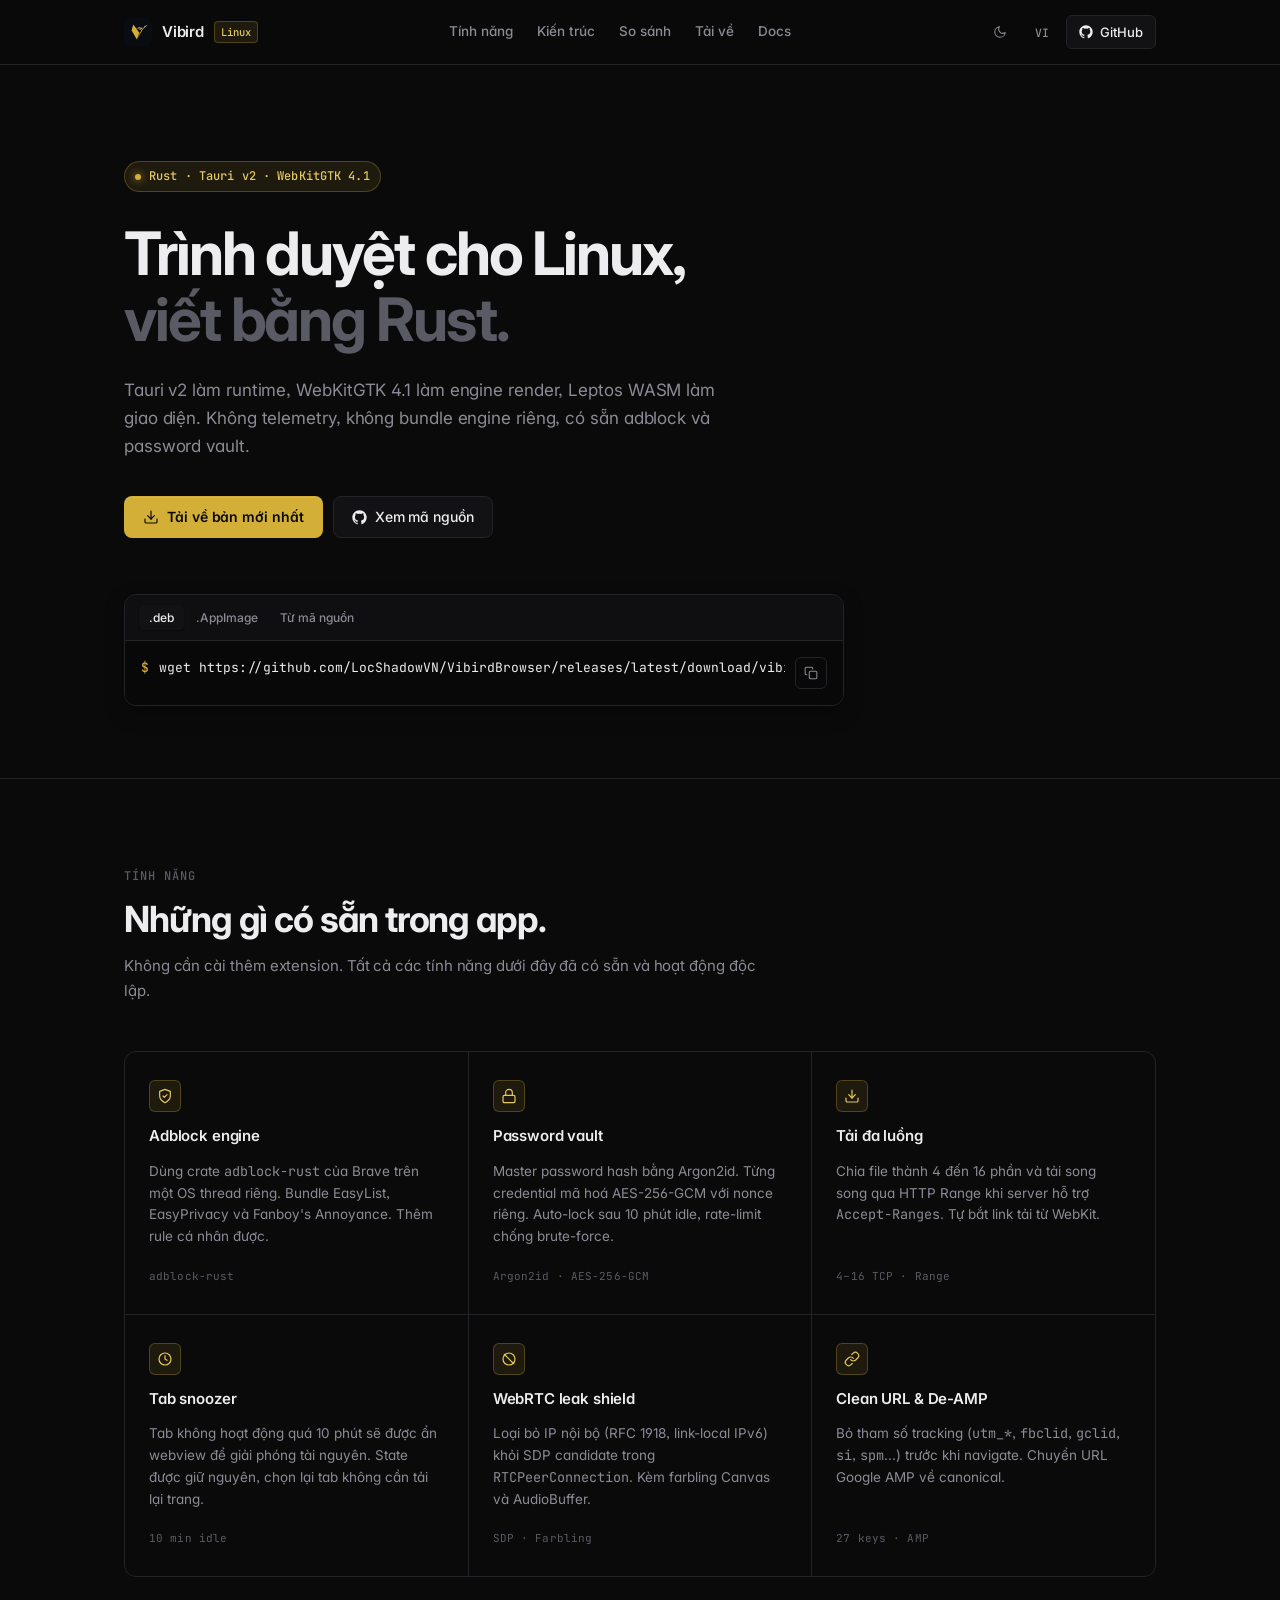
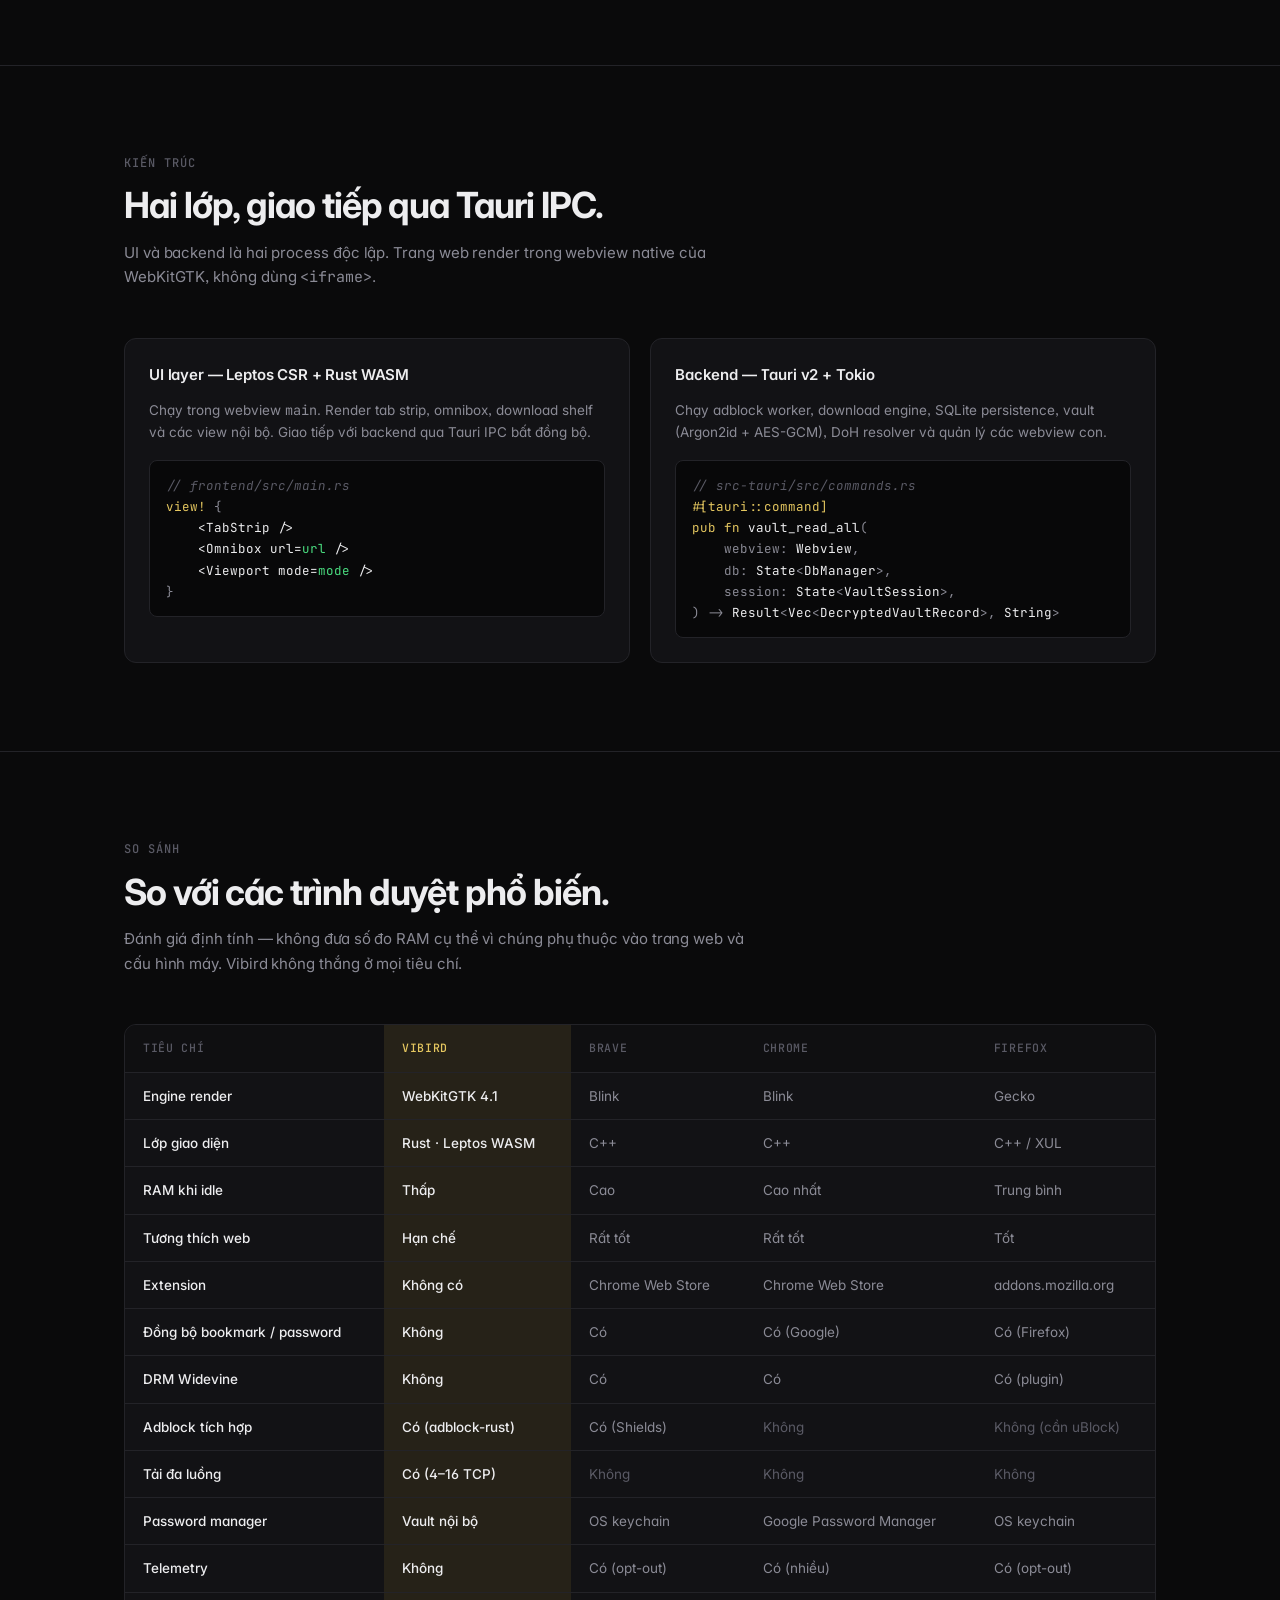
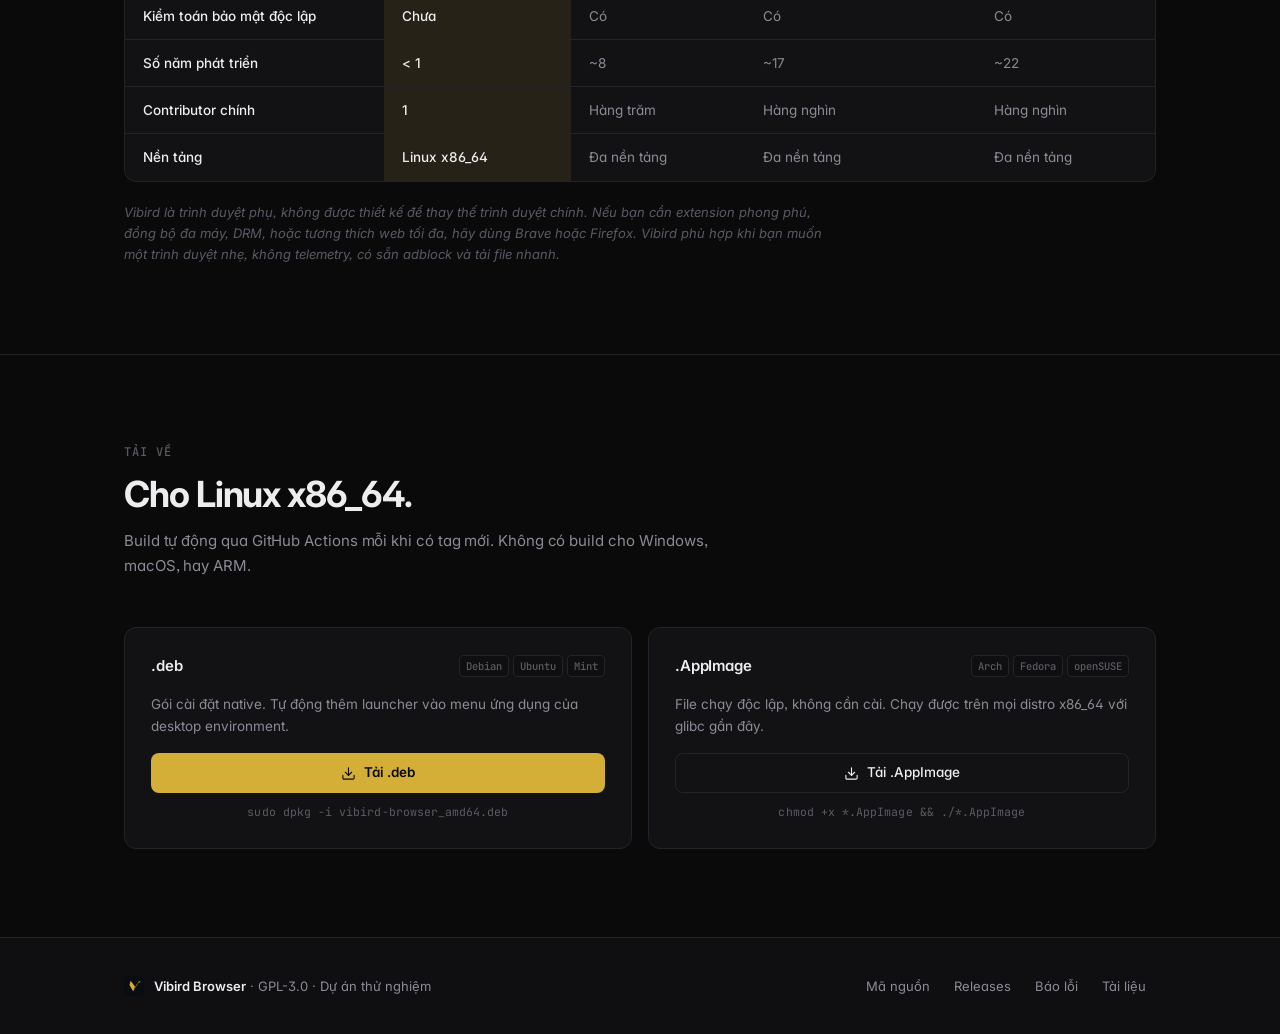
==== docs/index.html @ d58896bd "Refactor index.html for clarity" ====
<!DOCTYPE html>
<html lang="vi" data-theme="dark" data-lang="vi">
<head>
  <meta charset="UTF-8" />
  <meta name="viewport" content="width=device-width, initial-scale=1.0" />
  <title>Vibird Browser — Native Web Browser for Linux</title>
  <meta
    name="description"
    content="A lightweight, privacy-focused desktop web browser for Linux x86_64, built with Rust, Tauri v2, and WebKitGTK 4.1."
  />

  <link rel="preconnect" href="https://fonts.googleapis.com" />
  <link rel="preconnect" href="https://fonts.gstatic.com" crossorigin />
  <link
    href="https://fonts.googleapis.com/css2?family=Inter:wght@400;500;600;700&family=JetBrains+Mono:wght@400;500&display=swap"
    rel="stylesheet"
  />

  <style>
    /* =========================================================================
       TOKENS
       ========================================================================= */
    :root {
      --font-sans: "Inter", -apple-system, BlinkMacSystemFont, "Segoe UI", Roboto,
        Helvetica, Arial, sans-serif;
      --font-mono: "JetBrains Mono", ui-monospace, "SF Mono", Menlo, Consolas, monospace;

      --radius-sm: 6px;
      --radius-md: 8px;
      --radius-lg: 12px;
      --radius-xl: 16px;

      --container: 1080px;
    }

    html[data-theme="dark"] {
      --bg: #0a0a0b;
      --bg-subtle: #0f0f11;
      --surface: #121215;
      --surface-hover: #17171b;
      --surface-inset: #080809;

      --border: #232328;
      --border-strong: #2e2e35;

      --text: #ededef;
      --text-muted: #8b8b96;
      --text-faint: #5a5a65;

      --accent: #d4af37;
      --accent-soft: rgba(212, 175, 55, 0.1);
      --accent-border: rgba(212, 175, 55, 0.28);
      --accent-text: #e6c860;

      --success: #4ade80;
      --success-soft: rgba(74, 222, 128, 0.1);
      --success-border: rgba(74, 222, 128, 0.25);

      --shadow-sm: 0 1px 2px rgba(0, 0, 0, 0.4);
      --shadow-md: 0 8px 24px -8px rgba(0, 0, 0, 0.6);
    }

    html[data-theme="light"] {
      --bg: #fafafa;
      --bg-subtle: #f4f4f5;
      --surface: #ffffff;
      --surface-hover: #f4f4f5;
      --surface-inset: #fafafa;

      --border: #e4e4e7;
      --border-strong: #d4d4d8;

      --text: #18181b;
      --text-muted: #52525b;
      --text-faint: #a1a1aa;

      --accent: #b45309;
      --accent-soft: rgba(180, 83, 9, 0.08);
      --accent-border: rgba(180, 83, 9, 0.25);
      --accent-text: #92400e;

      --success: #15803d;
      --success-soft: rgba(21, 128, 61, 0.08);
      --success-border: rgba(21, 128, 61, 0.2);

      --shadow-sm: 0 1px 2px rgba(0, 0, 0, 0.04);
      --shadow-md: 0 8px 24px -8px rgba(0, 0, 0, 0.08);
    }

    /* =========================================================================
       BASE
       ========================================================================= */
    *, *::before, *::after { box-sizing: border-box; margin: 0; padding: 0; }

    html { scroll-behavior: smooth; background: var(--bg); }

    body {
      background: var(--bg);
      color: var(--text);
      font-family: var(--font-sans);
      font-size: 15px;
      line-height: 1.6;
      font-feature-settings: "cv11", "ss01", "ss03";
      -webkit-font-smoothing: antialiased;
      -moz-osx-font-smoothing: grayscale;
      transition: background-color 0.2s ease, color 0.2s ease;
      overflow-x: hidden;
    }

    a { color: inherit; text-decoration: none; }
    button { font-family: inherit; cursor: pointer; }
    code, pre { font-family: var(--font-mono); }

    ::selection { background: var(--accent-soft); color: var(--accent-text); }

    .container { max-width: var(--container); margin: 0 auto; padding: 0 24px; }

    html[data-lang="vi"] .lang-en { display: none !important; }
    html[data-lang="en"] .lang-vi { display: none !important; }

    /* =========================================================================
       NAV
       ========================================================================= */
    .nav {
      position: sticky;
      top: 0;
      z-index: 50;
      background: color-mix(in srgb, var(--bg) 88%, transparent);
      backdrop-filter: blur(16px) saturate(180%);
      -webkit-backdrop-filter: blur(16px) saturate(180%);
      border-bottom: 1px solid var(--border);
    }

    .nav-inner {
      display: flex;
      align-items: center;
      justify-content: space-between;
      height: 64px;
      gap: 24px;
    }

    .brand { display: flex; align-items: center; gap: 10px; flex-shrink: 0; }

    .brand-logo {
      width: 28px; height: 28px;
      border-radius: 6px;
      overflow: hidden;
      display: block;
    }

    .brand-name { font-size: 15px; font-weight: 600; letter-spacing: -0.015em; }

    .brand-badge {
      font-family: var(--font-mono);
      font-size: 10.5px;
      font-weight: 500;
      padding: 2px 6px;
      border-radius: 4px;
      background: var(--accent-soft);
      color: var(--accent-text);
      border: 1px solid var(--accent-border);
    }

    .nav-links { display: flex; gap: 4px; align-items: center; }

    .nav-links a {
      color: var(--text-muted);
      font-size: 13.5px;
      font-weight: 500;
      padding: 7px 10px;
      border-radius: var(--radius-sm);
      transition: color 0.12s, background 0.12s;
    }

    .nav-links a:hover { color: var(--text); background: var(--surface-hover); }

    .nav-actions { display: flex; align-items: center; gap: 6px; }

    .icon-btn {
      display: inline-flex;
      align-items: center;
      justify-content: center;
      gap: 6px;
      height: 34px;
      padding: 0 10px;
      background: transparent;
      border: 1px solid transparent;
      color: var(--text-muted);
      border-radius: var(--radius-sm);
      font-size: 13px;
      font-weight: 500;
      transition: all 0.12s ease;
    }

    .icon-btn:hover { color: var(--text); background: var(--surface-hover); border-color: var(--border); }

    .icon-btn .mono {
      font-family: var(--font-mono);
      font-size: 11.5px;
      font-weight: 500;
      letter-spacing: 0.02em;
    }

    .gh-btn {
      display: inline-flex;
      align-items: center;
      gap: 7px;
      height: 34px;
      padding: 0 12px;
      background: var(--surface);
      border: 1px solid var(--border);
      color: var(--text);
      border-radius: var(--radius-sm);
      font-size: 13px;
      font-weight: 500;
      transition: all 0.12s ease;
    }

    .gh-btn:hover { background: var(--surface-hover); border-color: var(--border-strong); }

    /* =========================================================================
       HERO
       ========================================================================= */
    .hero { padding: 96px 0 72px; position: relative; }

    .hero-eyebrow {
      display: inline-flex;
      align-items: center;
      gap: 8px;
      font-family: var(--font-mono);
      font-size: 12px;
      font-weight: 500;
      color: var(--accent-text);
      background: var(--accent-soft);
      border: 1px solid var(--accent-border);
      padding: 5px 10px;
      border-radius: 99px;
      margin-bottom: 28px;
      letter-spacing: 0.01em;
    }

    .hero-eyebrow::before {
      content: "";
      width: 6px; height: 6px;
      border-radius: 50%;
      background: var(--accent);
      box-shadow: 0 0 8px var(--accent);
    }

    .hero-title {
      font-size: clamp(36px, 6vw, 60px);
      font-weight: 700;
      line-height: 1.1;
      letter-spacing: -0.035em;
      margin-bottom: 24px;
      max-width: 880px;
      color: var(--text);
    }

    .hero-title .muted { color: var(--text-faint); }

    .hero-sub {
      font-size: 17px;
      color: var(--text-muted);
      max-width: 620px;
      margin-bottom: 36px;
      line-height: 1.65;
      letter-spacing: -0.005em;
    }

    .hero-cta { display: flex; flex-wrap: wrap; gap: 10px; margin-bottom: 56px; }

    .btn {
      display: inline-flex;
      align-items: center;
      gap: 8px;
      height: 42px;
      padding: 0 18px;
      border-radius: var(--radius-md);
      font-size: 14px;
      font-weight: 500;
      letter-spacing: -0.005em;
      transition: all 0.15s ease;
      border: 1px solid transparent;
      white-space: nowrap;
    }

    .btn-primary {
      background: var(--accent);
      color: #0a0a0b;
      font-weight: 600;
      box-shadow: 0 1px 0 rgba(255, 255, 255, 0.1) inset;
    }

    .btn-primary:hover { filter: brightness(1.08); transform: translateY(-1px); }

    .btn-secondary { background: var(--surface); border-color: var(--border); color: var(--text); }

    .btn-secondary:hover { background: var(--surface-hover); border-color: var(--border-strong); }

    /* Terminal block */
    .terminal {
      max-width: 720px;
      background: var(--surface);
      border: 1px solid var(--border);
      border-radius: var(--radius-lg);
      overflow: hidden;
      box-shadow: var(--shadow-md);
    }

    .terminal-head {
      display: flex;
      align-items: center;
      justify-content: space-between;
      padding: 10px 14px;
      border-bottom: 1px solid var(--border);
      background: var(--bg-subtle);
    }

    .terminal-tabs { display: flex; gap: 2px; }

    .terminal-tab {
      padding: 5px 10px;
      border: none;
      background: transparent;
      color: var(--text-muted);
      font-size: 12px;
      font-weight: 500;
      border-radius: 5px;
      font-family: var(--font-sans);
      transition: all 0.12s;
    }

    .terminal-tab:hover { color: var(--text); }

    .terminal-tab.active {
      color: var(--text);
      background: var(--surface);
      box-shadow: var(--shadow-sm);
    }

    .terminal-body {
      display: flex;
      align-items: flex-start;
      gap: 10px;
      padding: 16px;
      background: var(--surface-inset);
      font-family: var(--font-mono);
      font-size: 13px;
      line-height: 1.65;
    }

    .terminal-prompt { color: var(--accent); user-select: none; flex-shrink: 0; font-weight: 500; }

    .terminal-code {
      color: var(--text);
      flex: 1;
      overflow-x: auto;
      white-space: pre;
      scrollbar-width: none;
    }

    .terminal-code::-webkit-scrollbar { display: none; }

    .terminal-copy {
      display: inline-flex;
      align-items: center;
      justify-content: center;
      flex-shrink: 0;
      width: 32px;
      height: 32px;
      background: transparent;
      border: 1px solid var(--border);
      color: var(--text-muted);
      border-radius: var(--radius-sm);
      transition: all 0.12s;
    }

    .terminal-copy:hover { color: var(--text); background: var(--surface); border-color: var(--border-strong); }

    .terminal-copy.copied {
      color: var(--success);
      border-color: var(--success-border);
      background: var(--success-soft);
    }

    /* =========================================================================
       SECTION
       ========================================================================= */
    section { padding: 88px 0; border-top: 1px solid var(--border); }
    section.no-border { border-top: none; }

    .section-head { margin-bottom: 48px; max-width: 640px; }

    .section-eyebrow {
      font-family: var(--font-mono);
      font-size: 12px;
      font-weight: 500;
      color: var(--text-faint);
      text-transform: uppercase;
      letter-spacing: 0.08em;
      margin-bottom: 12px;
    }

    .section-title {
      font-size: clamp(26px, 3.5vw, 36px);
      font-weight: 700;
      letter-spacing: -0.03em;
      line-height: 1.15;
      margin-bottom: 14px;
      color: var(--text);
    }

    .section-sub {
      font-size: 15px;
      color: var(--text-muted);
      line-height: 1.65;
      letter-spacing: -0.005em;
    }

    /* =========================================================================
       FEATURE GRID
       ========================================================================= */
    .features {
      display: grid;
      grid-template-columns: repeat(3, 1fr);
      gap: 1px;
      background: var(--border);
      border: 1px solid var(--border);
      border-radius: var(--radius-lg);
      overflow: hidden;
    }

    .feature {
      background: var(--bg);
      padding: 28px 24px;
      transition: background 0.15s;
      display: flex;
      flex-direction: column;
      gap: 14px;
    }

    .feature:hover { background: var(--surface); }

    .feature-icon {
      width: 32px; height: 32px;
      border-radius: var(--radius-sm);
      background: var(--accent-soft);
      border: 1px solid var(--accent-border);
      color: var(--accent-text);
      display: flex;
      align-items: center;
      justify-content: center;
    }

    .feature-title {
      font-size: 15px;
      font-weight: 600;
      letter-spacing: -0.01em;
      line-height: 1.35;
      color: var(--text);
    }

    .feature-desc { font-size: 13.5px; color: var(--text-muted); line-height: 1.62; }

    .feature-tag {
      font-family: var(--font-mono);
      font-size: 11px;
      color: var(--text-faint);
      padding-top: 6px;
      margin-top: auto;
      letter-spacing: 0.01em;
    }

    /* =========================================================================
       ARCHITECTURE / TECH
       ========================================================================= */
    .tech-grid { display: grid; grid-template-columns: 1fr 1fr; gap: 20px; }

    .tech-card {
      background: var(--surface);
      border: 1px solid var(--border);
      border-radius: var(--radius-lg);
      padding: 24px;
    }

    .tech-card h3 {
      font-size: 15px;
      font-weight: 600;
      letter-spacing: -0.01em;
      margin-bottom: 12px;
      color: var(--text);
    }

    .tech-card p { font-size: 13.5px; color: var(--text-muted); line-height: 1.65; margin-bottom: 16px; }

    .tech-code {
      background: var(--surface-inset);
      border: 1px solid var(--border);
      border-radius: var(--radius-md);
      padding: 14px 16px;
      font-family: var(--font-mono);
      font-size: 12.5px;
      line-height: 1.7;
      color: var(--text-muted);
      overflow-x: auto;
      white-space: pre;
      scrollbar-width: none;
    }

    .tech-code::-webkit-scrollbar { display: none; }
    .tech-code .k { color: var(--accent-text); }
    .tech-code .s { color: var(--success); }
    .tech-code .c { color: var(--text-faint); font-style: italic; }
    .tech-code .v { color: var(--text); }

    /* =========================================================================
       COMPARISON TABLE
       ========================================================================= */
    .compare-wrap {
      border: 1px solid var(--border);
      border-radius: var(--radius-lg);
      overflow: hidden;
      background: var(--surface);
    }

    .compare-scroll { overflow-x: auto; scrollbar-width: thin; }

    table.compare {
      width: 100%;
      min-width: 720px;
      border-collapse: collapse;
      font-size: 13.5px;
    }

    table.compare thead th {
      text-align: left;
      padding: 14px 18px;
      font-family: var(--font-mono);
      font-size: 11.5px;
      font-weight: 500;
      text-transform: uppercase;
      letter-spacing: 0.06em;
      color: var(--text-faint);
      background: var(--bg-subtle);
      border-bottom: 1px solid var(--border);
      white-space: nowrap;
    }

    table.compare thead th.col-vibird {
      color: var(--accent-text);
      background: var(--accent-soft);
    }

    table.compare tbody td {
      padding: 13px 18px;
      border-bottom: 1px solid var(--border);
      color: var(--text-muted);
      vertical-align: top;
      line-height: 1.5;
    }

    table.compare tbody tr:last-child td { border-bottom: none; }
    table.compare tbody tr:hover td { background: var(--surface-hover); }

    table.compare tbody td:first-child {
      color: var(--text);
      font-weight: 500;
      white-space: nowrap;
    }

    table.compare tbody td.col-vibird {
      background: var(--accent-soft);
      color: var(--text);
      font-weight: 500;
    }

    table.compare tbody tr:hover td.col-vibird {
      background: color-mix(in srgb, var(--accent-soft) 60%, var(--surface-hover));
    }

    table.compare .pos { color: var(--success); }
    table.compare .neg { color: var(--text-faint); }
    table.compare .neu { color: var(--text-muted); }

    .compare-note {
      margin-top: 20px;
      font-size: 13px;
      color: var(--text-faint);
      line-height: 1.65;
      max-width: 720px;
      font-style: italic;
    }

    /* =========================================================================
       DOWNLOADS
       ========================================================================= */
    .downloads { display: grid; grid-template-columns: 1fr 1fr; gap: 16px; }

    .download {
      background: var(--surface);
      border: 1px solid var(--border);
      border-radius: var(--radius-lg);
      padding: 26px;
      display: flex;
      flex-direction: column;
      gap: 16px;
      transition: border-color 0.15s;
    }

    .download:hover { border-color: var(--border-strong); }

    .download-head {
      display: flex;
      align-items: center;
      justify-content: space-between;
      gap: 12px;
    }

    .download-title { font-size: 15px; font-weight: 600; letter-spacing: -0.01em; color: var(--text); }

    .download-os { display: flex; gap: 4px; flex-wrap: wrap; }

    .os-chip {
      font-family: var(--font-mono);
      font-size: 10.5px;
      font-weight: 500;
      padding: 2px 6px;
      border-radius: 4px;
      background: var(--bg-subtle);
      border: 1px solid var(--border);
      color: var(--text-faint);
    }

    .download-desc { font-size: 13.5px; color: var(--text-muted); line-height: 1.6; }

    .download-actions { display: flex; flex-direction: column; gap: 10px; margin-top: auto; }

    .download-btn {
      display: inline-flex;
      align-items: center;
      justify-content: center;
      gap: 8px;
      height: 40px;
      padding: 0 16px;
      border-radius: var(--radius-md);
      font-size: 13.5px;
      font-weight: 500;
      transition: all 0.15s ease;
      border: 1px solid transparent;
      width: 100%;
    }

    .download-btn.primary { background: var(--accent); color: #0a0a0b; font-weight: 600; }

    .download-btn.primary:hover { filter: brightness(1.08); }

    .download-btn.secondary { background: var(--surface); border-color: var(--border); color: var(--text); }

    .download-btn.secondary:hover { background: var(--surface-hover); border-color: var(--border-strong); }

    .download-hint {
      font-family: var(--font-mono);
      font-size: 11.5px;
      color: var(--text-faint);
      text-align: center;
      letter-spacing: 0.005em;
    }

    /* =========================================================================
       FOOTER
       ========================================================================= */
    footer {
      border-top: 1px solid var(--border);
      padding: 32px 0;
      background: var(--bg-subtle);
    }

    .footer-inner {
      display: flex;
      align-items: center;
      justify-content: space-between;
      gap: 24px;
      flex-wrap: wrap;
    }

    .footer-brand {
      display: flex;
      align-items: center;
      gap: 10px;
      font-size: 13px;
      color: var(--text-muted);
    }

    .footer-brand strong { color: var(--text); font-weight: 600; }

    .footer-links { display: flex; gap: 4px; align-items: center; }

    .footer-links a {
      color: var(--text-muted);
      font-size: 13px;
      padding: 6px 10px;
      border-radius: var(--radius-sm);
      transition: all 0.12s;
    }

    .footer-links a:hover { color: var(--text); background: var(--surface-hover); }

    /* =========================================================================
       RESPONSIVE
       ========================================================================= */
    @media (max-width: 900px) {
      .features { grid-template-columns: repeat(2, 1fr); }
      .tech-grid, .downloads { grid-template-columns: 1fr; }
    }

    @media (max-width: 640px) {
      .nav-links { display: none; }
      .features { grid-template-columns: 1fr; }
      .hero { padding: 56px 0 40px; }
      section { padding: 64px 0; }
      .hero-cta { flex-direction: column; }
      .hero-cta .btn { width: 100%; justify-content: center; }
      .footer-inner { flex-direction: column; align-items: flex-start; }
      .footer-links { flex-wrap: wrap; }
    }
  </style>
</head>
<body>

  <!-- ========================================================================
       NAV
       ======================================================================== -->
  <nav class="nav">
    <div class="container nav-inner">
      <a href="#" class="brand">
        <svg class="brand-logo" xmlns="http://www.w3.org/2000/svg" viewBox="0 0 512 512" aria-hidden="true">
          <rect width="512" height="512" rx="116" fill="#090C10"/>
          <circle cx="256" cy="256" r="176" fill="none" stroke="#D4AF37" stroke-width="3" opacity="0.2" stroke-dasharray="16, 16"/>
          <polygon points="210,310 145,210 160,150 240,240" fill="#996515" opacity="0.6"/>
          <polygon points="235,395 140,230 170,120 280,270" fill="#D4AF37"/>
          <path d="M 235 395 C 270 330, 310 260, 350 200 L 435 125 L 365 170 C 335 195, 305 240, 275 305 Z" fill="#E6B800"/>
          <polygon points="435,125 365,170 375,150" fill="#FFF2B2"/>
          <polygon points="345,185 240,165 315,198" fill="#F3E5AB"/>
          <polygon points="330,200 205,185 295,215" fill="#D4AF37"/>
        </svg>
        <span class="brand-name">Vibird</span>
        <span class="brand-badge">Linux</span>
      </a>

      <div class="nav-links">
        <a href="#features">
          <span class="lang-vi">Tính năng</span>
          <span class="lang-en">Features</span>
        </a>
        <a href="#architecture">
          <span class="lang-vi">Kiến trúc</span>
          <span class="lang-en">Architecture</span>
        </a>
        <a href="#compare">
          <span class="lang-vi">So sánh</span>
          <span class="lang-en">Compare</span>
        </a>
        <a href="#downloads">
          <span class="lang-vi">Tải về</span>
          <span class="lang-en">Download</span>
        </a>
        <a href="https://github.com/LocShadowVN/VibirdBrowser/blob/main/README.md" target="_blank" rel="noopener">
          Docs
        </a>
      </div>

      <div class="nav-actions">
        <button class="icon-btn" id="btn-theme" aria-label="Toggle theme">
          <svg id="icon-moon" viewBox="0 0 24 24" width="14" height="14" stroke="currentColor" stroke-width="1.8" fill="none" stroke-linecap="round" stroke-linejoin="round">
            <path d="M21 12.79A9 9 0 1 1 11.21 3 7 7 0 0 0 21 12.79z"></path>
          </svg>
          <svg id="icon-sun" viewBox="0 0 24 24" width="14" height="14" stroke="currentColor" stroke-width="1.8" fill="none" stroke-linecap="round" stroke-linejoin="round" style="display:none;">
            <circle cx="12" cy="12" r="4"></circle>
            <path d="M12 2v2M12 20v2M4.93 4.93l1.41 1.41M17.66 17.66l1.41 1.41M2 12h2M20 12h2M4.93 19.07l1.41-1.41M17.66 6.34l1.41-1.41"></path>
          </svg>
        </button>

        <button class="icon-btn" id="btn-lang" aria-label="Toggle language">
          <span class="mono" id="lang-label">VI</span>
        </button>

        <a class="gh-btn" href="https://github.com/LocShadowVN/VibirdBrowser" target="_blank" rel="noopener">
          <svg viewBox="0 0 24 24" width="14" height="14" fill="currentColor" aria-hidden="true">
            <path d="M12 .5C5.65.5.5 5.65.5 12c0 5.08 3.29 9.39 7.86 10.91.58.1.79-.25.79-.56 0-.28-.01-1.02-.02-2-3.2.69-3.87-1.54-3.87-1.54-.52-1.33-1.28-1.68-1.28-1.68-1.05-.72.08-.7.08-.7 1.16.08 1.77 1.19 1.77 1.19 1.03 1.77 2.7 1.26 3.36.96.1-.75.4-1.26.73-1.55-2.55-.29-5.24-1.28-5.24-5.69 0-1.26.45-2.28 1.19-3.09-.12-.29-.52-1.46.11-3.05 0 0 .97-.31 3.18 1.18a11.1 11.1 0 0 1 5.79 0c2.2-1.49 3.17-1.18 3.17-1.18.63 1.59.23 2.76.11 3.05.74.81 1.19 1.83 1.19 3.09 0 4.42-2.69 5.39-5.25 5.68.41.35.78 1.05.78 2.12 0 1.53-.01 2.76-.01 3.14 0 .31.21.67.8.56C20.21 21.39 23.5 17.08 23.5 12 23.5 5.65 18.35.5 12 .5z"/>
          </svg>
          <span>GitHub</span>
        </a>
      </div>
    </div>
  </nav>

  <!-- ========================================================================
       HERO
       ======================================================================== -->
  <section class="hero no-border">
    <div class="container">
      <div class="hero-eyebrow">Rust · Tauri v2 · WebKitGTK 4.1</div>

      <h1 class="hero-title">
        <span class="lang-vi">Trình duyệt cho Linux,<br /><span class="muted">viết bằng Rust.</span></span>
        <span class="lang-en">A native browser for Linux,<br /><span class="muted">built in Rust.</span></span>
      </h1>

      <p class="hero-sub">
        <span class="lang-vi">
          Tauri v2 làm runtime, WebKitGTK 4.1 làm engine render, Leptos WASM làm giao diện.
          Không telemetry, không bundle engine riêng, có sẵn adblock và password vault.
        </span>
        <span class="lang-en">
          Tauri v2 for the runtime, WebKitGTK 4.1 for rendering, Leptos WASM for the browser chrome.
          No telemetry, no bundled engine, built-in adblock and password vault.
        </span>
      </p>

      <div class="hero-cta">
        <a class="btn btn-primary" href="https://github.com/LocShadowVN/VibirdBrowser/releases/latest/download/vibird-browser_amd64.deb">
          <svg viewBox="0 0 24 24" width="16" height="16" stroke="currentColor" stroke-width="1.8" fill="none" stroke-linecap="round" stroke-linejoin="round">
            <path d="M21 15v4a2 2 0 0 1-2 2H5a2 2 0 0 1-2-2v-4"></path>
            <polyline points="7 10 12 15 17 10"></polyline>
            <line x1="12" y1="15" x2="12" y2="3"></line>
          </svg>
          <span class="lang-vi">Tải về bản mới nhất</span>
          <span class="lang-en">Download latest</span>
        </a>
        <a class="btn btn-secondary" href="https://github.com/LocShadowVN/VibirdBrowser" target="_blank" rel="noopener">
          <svg viewBox="0 0 24 24" width="15" height="15" fill="currentColor" aria-hidden="true">
            <path d="M12 .5C5.65.5.5 5.65.5 12c0 5.08 3.29 9.39 7.86 10.91.58.1.79-.25.79-.56 0-.28-.01-1.02-.02-2-3.2.69-3.87-1.54-3.87-1.54-.52-1.33-1.28-1.68-1.28-1.68-1.05-.72.08-.7.08-.7 1.16.08 1.77 1.19 1.77 1.19 1.03 1.77 2.7 1.26 3.36.96.1-.75.4-1.26.73-1.55-2.55-.29-5.24-1.28-5.24-5.69 0-1.26.45-2.28 1.19-3.09-.12-.29-.52-1.46.11-3.05 0 0 .97-.31 3.18 1.18a11.1 11.1 0 0 1 5.79 0c2.2-1.49 3.17-1.18 3.17-1.18.63 1.59.23 2.76.11 3.05.74.81 1.19 1.83 1.19 3.09 0 4.42-2.69 5.39-5.25 5.68.41.35.78 1.05.78 2.12 0 1.53-.01 2.76-.01 3.14 0 .31.21.67.8.56C20.21 21.39 23.5 17.08 23.5 12 23.5 5.65 18.35.5 12 .5z"/>
          </svg>
          <span class="lang-vi">Xem mã nguồn</span>
          <span class="lang-en">View source</span>
        </a>
      </div>

      <div class="terminal">
        <div class="terminal-head">
          <div class="terminal-tabs">
            <button class="terminal-tab active" data-cli="deb">.deb</button>
            <button class="terminal-tab" data-cli="appimage">.AppImage</button>
            <button class="terminal-tab" data-cli="source">
              <span class="lang-vi">Từ mã nguồn</span>
              <span class="lang-en">From source</span>
            </button>
          </div>
        </div>
        <div class="terminal-body">
          <span class="terminal-prompt">$</span>
          <code class="terminal-code" id="terminal-code">wget https://github.com/LocShadowVN/VibirdBrowser/releases/latest/download/vibird-browser_amd64.deb &amp;&amp; sudo dpkg -i vibird-browser_amd64.deb</code>
          <button class="terminal-copy" id="terminal-copy" aria-label="Copy command">
            <svg viewBox="0 0 24 24" width="14" height="14" stroke="currentColor" stroke-width="1.8" fill="none" stroke-linecap="round" stroke-linejoin="round">
              <rect x="9" y="9" width="13" height="13" rx="2" ry="2"></rect>
              <path d="M5 15H4a2 2 0 0 1-2-2V4a2 2 0 0 1 2-2h9a2 2 0 0 1 2 2v1"></path>
            </svg>
          </button>
        </div>
      </div>
    </div>
  </section>

  <!-- ========================================================================
       FEATURES
       ======================================================================== -->
  <section id="features">
    <div class="container">
      <div class="section-head">
        <div class="section-eyebrow">
          <span class="lang-vi">Tính năng</span>
          <span class="lang-en">Features</span>
        </div>
        <h2 class="section-title">
          <span class="lang-vi">Những gì có sẵn trong app.</span>
          <span class="lang-en">What ships in the box.</span>
        </h2>
        <p class="section-sub">
          <span class="lang-vi">
            Không cần cài thêm extension. Tất cả các tính năng dưới đây đã có sẵn và hoạt động độc lập.
          </span>
          <span class="lang-en">
            No extensions required. Everything below is built in and works out of the box.
          </span>
        </p>
      </div>

      <div class="features">

        <div class="feature">
          <div class="feature-icon">
            <svg viewBox="0 0 24 24" width="16" height="16" stroke="currentColor" stroke-width="1.8" fill="none" stroke-linecap="round" stroke-linejoin="round">
              <path d="M12 22s8-4 8-10V5l-8-3-8 3v7c0 6 8 10 8 10z"></path>
              <path d="m9 12 2 2 4-4"></path>
            </svg>
          </div>
          <div class="feature-title">Adblock engine</div>
          <div class="feature-desc">
            <span class="lang-vi">
              Dùng crate <code>adblock-rust</code> của Brave trên một OS thread riêng. Bundle EasyList, EasyPrivacy và Fanboy's Annoyance. Thêm rule cá nhân được.
            </span>
            <span class="lang-en">
              Uses Brave's <code>adblock-rust</code> crate on a dedicated OS thread. Bundles EasyList, EasyPrivacy, and Fanboy's Annoyance. Custom rules supported.
            </span>
          </div>
          <div class="feature-tag">adblock-rust</div>
        </div>

        <div class="feature">
          <div class="feature-icon">
            <svg viewBox="0 0 24 24" width="16" height="16" stroke="currentColor" stroke-width="1.8" fill="none" stroke-linecap="round" stroke-linejoin="round">
              <rect x="3" y="11" width="18" height="11" rx="2" ry="2"></rect>
              <path d="M7 11V7a5 5 0 0 1 10 0v4"></path>
            </svg>
          </div>
          <div class="feature-title">Password vault</div>
          <div class="feature-desc">
            <span class="lang-vi">
              Master password hash bằng Argon2id. Từng credential mã hoá AES-256-GCM với nonce riêng. Auto-lock sau 10 phút idle, rate-limit chống brute-force.
            </span>
            <span class="lang-en">
              Master password hashed with Argon2id. Each credential encrypted with AES-256-GCM and a unique nonce. Auto-locks after 10 minutes idle, rate-limited against brute force.
            </span>
          </div>
          <div class="feature-tag">Argon2id · AES-256-GCM</div>
        </div>

        <div class="feature">
          <div class="feature-icon">
            <svg viewBox="0 0 24 24" width="16" height="16" stroke="currentColor" stroke-width="1.8" fill="none" stroke-linecap="round" stroke-linejoin="round">
              <path d="M21 15v4a2 2 0 0 1-2 2H5a2 2 0 0 1-2-2v-4"></path>
              <polyline points="7 10 12 15 17 10"></polyline>
              <line x1="12" y1="15" x2="12" y2="3"></line>
            </svg>
          </div>
          <div class="feature-title">
            <span class="lang-vi">Tải đa luồng</span>
            <span class="lang-en">Multi-threaded downloads</span>
          </div>
          <div class="feature-desc">
            <span class="lang-vi">
              Chia file thành 4 đến 16 phần và tải song song qua HTTP Range khi server hỗ trợ <code>Accept-Ranges</code>. Tự bắt link tải từ WebKit.
            </span>
            <span class="lang-en">
              Splits files into 4 to 16 segments fetched in parallel via HTTP Range when the server advertises <code>Accept-Ranges</code>. Intercepts download events from WebKit.
            </span>
          </div>
          <div class="feature-tag">4–16 TCP · Range</div>
        </div>

        <div class="feature">
          <div class="feature-icon">
            <svg viewBox="0 0 24 24" width="16" height="16" stroke="currentColor" stroke-width="1.8" fill="none" stroke-linecap="round" stroke-linejoin="round">
              <circle cx="12" cy="12" r="9"></circle>
              <polyline points="12 7 12 12 15 14"></polyline>
            </svg>
          </div>
          <div class="feature-title">Tab snoozer</div>
          <div class="feature-desc">
            <span class="lang-vi">
              Tab không hoạt động quá 10 phút sẽ được ẩn webview để giải phóng tài nguyên. State được giữ nguyên, chọn lại tab không cần tải lại trang.
            </span>
            <span class="lang-en">
              Tabs idle for over 10 minutes have their webview hidden to reclaim resources. State is preserved, so re-selecting a tab does not reload the page.
            </span>
          </div>
          <div class="feature-tag">10 min idle</div>
        </div>

        <div class="feature">
          <div class="feature-icon">
            <svg viewBox="0 0 24 24" width="16" height="16" stroke="currentColor" stroke-width="1.8" fill="none" stroke-linecap="round" stroke-linejoin="round">
              <circle cx="12" cy="12" r="9"></circle>
              <line x1="4.93" y1="4.93" x2="19.07" y2="19.07"></line>
            </svg>
          </div>
          <div class="feature-title">WebRTC leak shield</div>
          <div class="feature-desc">
            <span class="lang-vi">
              Loại bỏ IP nội bộ (RFC 1918, link-local IPv6) khỏi SDP candidate trong <code>RTCPeerConnection</code>. Kèm farbling Canvas và AudioBuffer.
            </span>
            <span class="lang-en">
              Strips internal IPs (RFC 1918, link-local IPv6) from SDP candidates in <code>RTCPeerConnection</code>. Includes Canvas and AudioBuffer farbling.
            </span>
          </div>
          <div class="feature-tag">SDP · Farbling</div>
        </div>

        <div class="feature">
          <div class="feature-icon">
            <svg viewBox="0 0 24 24" width="16" height="16" stroke="currentColor" stroke-width="1.8" fill="none" stroke-linecap="round" stroke-linejoin="round">
              <path d="M10 13a5 5 0 0 0 7.54.54l3-3a5 5 0 0 0-7.07-7.07l-1.72 1.71"></path>
              <path d="M14 11a5 5 0 0 0-7.54-.54l-3 3a5 5 0 0 0 7.07 7.07l1.71-1.71"></path>
            </svg>
          </div>
          <div class="feature-title">Clean URL &amp; De-AMP</div>
          <div class="feature-desc">
            <span class="lang-vi">
              Bỏ tham số tracking (<code>utm_*</code>, <code>fbclid</code>, <code>gclid</code>, <code>si</code>, <code>spm</code>...) trước khi navigate. Chuyển URL Google AMP về canonical.
            </span>
            <span class="lang-en">
              Strips tracking parameters (<code>utm_*</code>, <code>fbclid</code>, <code>gclid</code>, <code>si</code>, <code>spm</code>) before navigation. Rewrites Google AMP URLs to canonical.
            </span>
          </div>
          <div class="feature-tag">27 keys · AMP</div>
        </div>

      </div>
    </div>
  </section>

  <!-- ========================================================================
       ARCHITECTURE
       ======================================================================== -->
  <section id="architecture">
    <div class="container">
      <div class="section-head">
        <div class="section-eyebrow">
          <span class="lang-vi">Kiến trúc</span>
          <span class="lang-en">Architecture</span>
        </div>
        <h2 class="section-title">
          <span class="lang-vi">Hai lớp, giao tiếp qua Tauri IPC.</span>
          <span class="lang-en">Two layers, communicating over Tauri IPC.</span>
        </h2>
        <p class="section-sub">
          <span class="lang-vi">
            UI và backend là hai process độc lập. Trang web render trong webview native của WebKitGTK, không dùng <code>&lt;iframe&gt;</code>.
          </span>
          <span class="lang-en">
            UI and backend run as separate processes. Web pages render in native WebKitGTK webviews, not <code>&lt;iframe&gt;</code> elements.
          </span>
        </p>
      </div>

      <div class="tech-grid">
        <div class="tech-card">
          <h3>
            <span class="lang-vi">UI layer — Leptos CSR + Rust WASM</span>
            <span class="lang-en">UI layer — Leptos CSR + Rust WASM</span>
          </h3>
          <p>
            <span class="lang-vi">
              Chạy trong webview <code>main</code>. Render tab strip, omnibox, download shelf và các view nội bộ. Giao tiếp với backend qua Tauri IPC bất đồng bộ.
            </span>
            <span class="lang-en">
              Runs inside the <code>main</code> webview. Renders the tab strip, omnibox, download shelf, and internal views. Talks to the backend over async Tauri IPC.
            </span>
          </p>
          <div class="tech-code"><span class="c">// frontend/src/main.rs</span>
<span class="k">view!</span> {
    <span class="v">&lt;TabStrip /&gt;</span>
    <span class="v">&lt;Omnibox url=</span><span class="s">url</span><span class="v"> /&gt;</span>
    <span class="v">&lt;Viewport mode=</span><span class="s">mode</span><span class="v"> /&gt;</span>
}</div>
        </div>

        <div class="tech-card">
          <h3>
            <span class="lang-vi">Backend — Tauri v2 + Tokio</span>
            <span class="lang-en">Backend — Tauri v2 + Tokio</span>
          </h3>
          <p>
            <span class="lang-vi">
              Chạy adblock worker, download engine, SQLite persistence, vault (Argon2id + AES-GCM), DoH resolver và quản lý các webview con.
            </span>
            <span class="lang-en">
              Hosts the adblock worker, download engine, SQLite persistence, vault (Argon2id + AES-GCM), DoH resolver, and content webview management.
            </span>
          </p>
          <div class="tech-code"><span class="c">// src-tauri/src/commands.rs</span>
<span class="k">#[tauri::command]</span>
<span class="k">pub fn</span> <span class="v">vault_read_all</span>(
    webview: <span class="v">Webview</span>,
    db: <span class="v">State</span>&lt;<span class="v">DbManager</span>&gt;,
    session: <span class="v">State</span>&lt;<span class="v">VaultSession</span>&gt;,
) -&gt; <span class="v">Result</span>&lt;<span class="v">Vec</span>&lt;<span class="v">DecryptedVaultRecord</span>&gt;, <span class="v">String</span>&gt;</div>
        </div>
      </div>
    </div>
  </section>

  <!-- ========================================================================
       COMPARISON
       ======================================================================== -->
  <section id="compare">
    <div class="container">
      <div class="section-head">
        <div class="section-eyebrow">
          <span class="lang-vi">So sánh</span>
          <span class="lang-en">Comparison</span>
        </div>
        <h2 class="section-title">
          <span class="lang-vi">So với các trình duyệt phổ biến.</span>
          <span class="lang-en">Against mainstream browsers.</span>
        </h2>
        <p class="section-sub">
          <span class="lang-vi">
            Đánh giá định tính — không đưa số đo RAM cụ thể vì chúng phụ thuộc vào trang web và cấu hình máy. Vibird không thắng ở mọi tiêu chí.
          </span>
          <span class="lang-en">
            Qualitative assessment — no specific RAM numbers because they depend on the site and machine configuration. Vibird does not win on every criterion.
          </span>
        </p>
      </div>

      <div class="compare-wrap">
        <div class="compare-scroll">
          <table class="compare">
            <thead>
              <tr>
                <th>
                  <span class="lang-vi">Tiêu chí</span>
                  <span class="lang-en">Criterion</span>
                </th>
                <th class="col-vibird">Vibird</th>
                <th>Brave</th>
                <th>Chrome</th>
                <th>Firefox</th>
              </tr>
            </thead>
            <tbody>
              <tr>
                <td>
                  <span class="lang-vi">Engine render</span>
                  <span class="lang-en">Rendering engine</span>
                </td>
                <td class="col-vibird">WebKitGTK 4.1</td>
                <td>Blink</td>
                <td>Blink</td>
                <td>Gecko</td>
              </tr>
              <tr>
                <td>
                  <span class="lang-vi">Lớp giao diện</span>
                  <span class="lang-en">UI layer</span>
                </td>
                <td class="col-vibird">Rust · Leptos WASM</td>
                <td>C++</td>
                <td>C++</td>
                <td>C++ / XUL</td>
              </tr>
              <tr>
                <td>
                  <span class="lang-vi">RAM khi idle</span>
                  <span class="lang-en">Idle RAM</span>
                </td>
                <td class="col-vibird pos">
                  <span class="lang-vi">Thấp</span>
                  <span class="lang-en">Low</span>
                </td>
                <td class="neu">
                  <span class="lang-vi">Cao</span>
                  <span class="lang-en">High</span>
                </td>
                <td class="neu">
                  <span class="lang-vi">Cao nhất</span>
                  <span class="lang-en">Highest</span>
                </td>
                <td class="neu">
                  <span class="lang-vi">Trung bình</span>
                  <span class="lang-en">Medium</span>
                </td>
              </tr>
              <tr>
                <td>
                  <span class="lang-vi">Tương thích web</span>
                  <span class="lang-en">Web compatibility</span>
                </td>
                <td class="col-vibird neg">
                  <span class="lang-vi">Hạn chế</span>
                  <span class="lang-en">Limited</span>
                </td>
                <td>
                  <span class="lang-vi">Rất tốt</span>
                  <span class="lang-en">Very good</span>
                </td>
                <td>
                  <span class="lang-vi">Rất tốt</span>
                  <span class="lang-en">Very good</span>
                </td>
                <td>
                  <span class="lang-vi">Tốt</span>
                  <span class="lang-en">Good</span>
                </td>
              </tr>
              <tr>
                <td>
                  <span class="lang-vi">Extension</span>
                  <span class="lang-en">Extensions</span>
                </td>
                <td class="col-vibird neg">
                  <span class="lang-vi">Không có</span>
                  <span class="lang-en">None</span>
                </td>
                <td>Chrome Web Store</td>
                <td>Chrome Web Store</td>
                <td>addons.mozilla.org</td>
              </tr>
              <tr>
                <td>
                  <span class="lang-vi">Đồng bộ bookmark / password</span>
                  <span class="lang-en">Bookmark / password sync</span>
                </td>
                <td class="col-vibird neg">
                  <span class="lang-vi">Không</span>
                  <span class="lang-en">No</span>
                </td>
                <td>
                  <span class="lang-vi">Có</span>
                  <span class="lang-en">Yes</span>
                </td>
                <td>
                  <span class="lang-vi">Có (Google)</span>
                  <span class="lang-en">Yes (Google)</span>
                </td>
                <td>
                  <span class="lang-vi">Có (Firefox)</span>
                  <span class="lang-en">Yes (Firefox)</span>
                </td>
              </tr>
              <tr>
                <td>
                  <span class="lang-vi">DRM Widevine</span>
                  <span class="lang-en">Widevine DRM</span>
                </td>
                <td class="col-vibird neg">
                  <span class="lang-vi">Không</span>
                  <span class="lang-en">No</span>
                </td>
                <td>
                  <span class="lang-vi">Có</span>
                  <span class="lang-en">Yes</span>
                </td>
                <td>
                  <span class="lang-vi">Có</span>
                  <span class="lang-en">Yes</span>
                </td>
                <td>
                  <span class="lang-vi">Có (plugin)</span>
                  <span class="lang-en">Yes (plugin)</span>
                </td>
              </tr>
              <tr>
                <td>
                  <span class="lang-vi">Adblock tích hợp</span>
                  <span class="lang-en">Built-in adblock</span>
                </td>
                <td class="col-vibird pos">
                  <span class="lang-vi">Có (adblock-rust)</span>
                  <span class="lang-en">Yes (adblock-rust)</span>
                </td>
                <td>
                  <span class="lang-vi">Có (Shields)</span>
                  <span class="lang-en">Yes (Shields)</span>
                </td>
                <td class="neg">
                  <span class="lang-vi">Không</span>
                  <span class="lang-en">No</span>
                </td>
                <td class="neg">
                  <span class="lang-vi">Không (cần uBlock)</span>
                  <span class="lang-en">No (needs uBlock)</span>
                </td>
              </tr>
              <tr>
                <td>
                  <span class="lang-vi">Tải đa luồng</span>
                  <span class="lang-en">Multi-threaded downloads</span>
                </td>
                <td class="col-vibird pos">
                  <span class="lang-vi">Có (4–16 TCP)</span>
                  <span class="lang-en">Yes (4–16 TCP)</span>
                </td>
                <td class="neg">
                  <span class="lang-vi">Không</span>
                  <span class="lang-en">No</span>
                </td>
                <td class="neg">
                  <span class="lang-vi">Không</span>
                  <span class="lang-en">No</span>
                </td>
                <td class="neg">
                  <span class="lang-vi">Không</span>
                  <span class="lang-en">No</span>
                </td>
              </tr>
              <tr>
                <td>
                  <span class="lang-vi">Password manager</span>
                  <span class="lang-en">Password manager</span>
                </td>
                <td class="col-vibird">
                  <span class="lang-vi">Vault nội bộ</span>
                  <span class="lang-en">Internal vault</span>
                </td>
                <td>
                  <span class="lang-vi">OS keychain</span>
                  <span class="lang-en">OS keychain</span>
                </td>
                <td>Google Password Manager</td>
                <td>
                  <span class="lang-vi">OS keychain</span>
                  <span class="lang-en">OS keychain</span>
                </td>
              </tr>
              <tr>
                <td>Telemetry</td>
                <td class="col-vibird pos">
                  <span class="lang-vi">Không</span>
                  <span class="lang-en">None</span>
                </td>
                <td>
                  <span class="lang-vi">Có (opt-out)</span>
                  <span class="lang-en">Yes (opt-out)</span>
                </td>
                <td>
                  <span class="lang-vi">Có (nhiều)</span>
                  <span class="lang-en">Yes (extensive)</span>
                </td>
                <td>
                  <span class="lang-vi">Có (opt-out)</span>
                  <span class="lang-en">Yes (opt-out)</span>
                </td>
              </tr>
              <tr>
                <td>
                  <span class="lang-vi">Kiểm toán bảo mật độc lập</span>
                  <span class="lang-en">Independent security audit</span>
                </td>
                <td class="col-vibird neg">
                  <span class="lang-vi">Chưa</span>
                  <span class="lang-en">None</span>
                </td>
                <td>
                  <span class="lang-vi">Có</span>
                  <span class="lang-en">Yes</span>
                </td>
                <td>
                  <span class="lang-vi">Có</span>
                  <span class="lang-en">Yes</span>
                </td>
                <td>
                  <span class="lang-vi">Có</span>
                  <span class="lang-en">Yes</span>
                </td>
              </tr>
              <tr>
                <td>
                  <span class="lang-vi">Số năm phát triển</span>
                  <span class="lang-en">Years in development</span>
                </td>
                <td class="col-vibird">&lt; 1</td>
                <td>~8</td>
                <td>~17</td>
                <td>~22</td>
              </tr>
              <tr>
                <td>
                  <span class="lang-vi">Contributor chính</span>
                  <span class="lang-en">Core contributors</span>
                </td>
                <td class="col-vibird">1</td>
                <td>
                  <span class="lang-vi">Hàng trăm</span>
                  <span class="lang-en">Hundreds</span>
                </td>
                <td>
                  <span class="lang-vi">Hàng nghìn</span>
                  <span class="lang-en">Thousands</span>
                </td>
                <td>
                  <span class="lang-vi">Hàng nghìn</span>
                  <span class="lang-en">Thousands</span>
                </td>
              </tr>
              <tr>
                <td>
                  <span class="lang-vi">Nền tảng</span>
                  <span class="lang-en">Platforms</span>
                </td>
                <td class="col-vibird">Linux x86_64</td>
                <td>
                  <span class="lang-vi">Đa nền tảng</span>
                  <span class="lang-en">Multi-platform</span>
                </td>
                <td>
                  <span class="lang-vi">Đa nền tảng</span>
                  <span class="lang-en">Multi-platform</span>
                </td>
                <td>
                  <span class="lang-vi">Đa nền tảng</span>
                  <span class="lang-en">Multi-platform</span>
                </td>
              </tr>
            </tbody>
          </table>
        </div>
      </div>

      <p class="compare-note">
        <span class="lang-vi">
          Vibird là trình duyệt phụ, không được thiết kế để thay thế trình duyệt chính. Nếu bạn cần extension phong phú, đồng bộ đa máy, DRM, hoặc tương thích web tối đa, hãy dùng Brave hoặc Firefox. Vibird phù hợp khi bạn muốn một trình duyệt nhẹ, không telemetry, có sẵn adblock và tải file nhanh.
        </span>
        <span class="lang-en">
          Vibird is a secondary browser, not a drop-in replacement for your primary one. If you need rich extensions, cross-device sync, DRM, or maximum web compatibility, use Brave or Firefox. Vibird fits when you want a lightweight, telemetry-free browser with built-in adblock and fast downloads.
        </span>
      </p>
    </div>
  </section>

  <!-- ========================================================================
       DOWNLOADS
       ======================================================================== -->
  <section id="downloads">
    <div class="container">
      <div class="section-head">
        <div class="section-eyebrow">
          <span class="lang-vi">Tải về</span>
          <span class="lang-en">Download</span>
        </div>
        <h2 class="section-title">
          <span class="lang-vi">Cho Linux x86_64.</span>
          <span class="lang-en">For Linux x86_64.</span>
        </h2>
        <p class="section-sub">
          <span class="lang-vi">
            Build tự động qua GitHub Actions mỗi khi có tag mới. Không có build cho Windows, macOS, hay ARM.
          </span>
          <span class="lang-en">
            Built automatically via GitHub Actions on each new tag. No Windows, macOS, or ARM builds.
          </span>
        </p>
      </div>

      <div class="downloads">

        <div class="download">
          <div class="download-head">
            <div class="download-title">.deb</div>
            <div class="download-os">
              <span class="os-chip">Debian</span>
              <span class="os-chip">Ubuntu</span>
              <span class="os-chip">Mint</span>
            </div>
          </div>
          <p class="download-desc">
            <span class="lang-vi">
              Gói cài đặt native. Tự động thêm launcher vào menu ứng dụng của desktop environment.
            </span>
            <span class="lang-en">
              Native package installer. Automatically adds a launcher to the desktop environment's application menu.
            </span>
          </p>
          <div class="download-actions">
            <a class="download-btn primary" href="https://github.com/LocShadowVN/VibirdBrowser/releases/latest/download/vibird-browser_amd64.deb">
              <svg viewBox="0 0 24 24" width="15" height="15" stroke="currentColor" stroke-width="1.8" fill="none" stroke-linecap="round" stroke-linejoin="round">
                <path d="M21 15v4a2 2 0 0 1-2 2H5a2 2 0 0 1-2-2v-4"></path>
                <polyline points="7 10 12 15 17 10"></polyline>
                <line x1="12" y1="15" x2="12" y2="3"></line>
              </svg>
              <span class="lang-vi">Tải .deb</span>
              <span class="lang-en">Download .deb</span>
            </a>
            <div class="download-hint">sudo dpkg -i vibird-browser_amd64.deb</div>
          </div>
        </div>

        <div class="download">
          <div class="download-head">
            <div class="download-title">.AppImage</div>
            <div class="download-os">
              <span class="os-chip">Arch</span>
              <span class="os-chip">Fedora</span>
              <span class="os-chip">openSUSE</span>
            </div>
          </div>
          <p class="download-desc">
            <span class="lang-vi">
              File chạy độc lập, không cần cài. Chạy được trên mọi distro x86_64 với glibc gần đây.
            </span>
            <span class="lang-en">
              Self-contained executable, no installation required. Runs on any x86_64 distro with a recent glibc.
            </span>
          </p>
          <div class="download-actions">
            <a class="download-btn secondary" href="https://github.com/LocShadowVN/VibirdBrowser/releases/latest/download/vibird-browser_amd64.AppImage">
              <svg viewBox="0 0 24 24" width="15" height="15" stroke="currentColor" stroke-width="1.8" fill="none" stroke-linecap="round" stroke-linejoin="round">
                <path d="M21 15v4a2 2 0 0 1-2 2H5a2 2 0 0 1-2-2v-4"></path>
                <polyline points="7 10 12 15 17 10"></polyline>
                <line x1="12" y1="15" x2="12" y2="3"></line>
              </svg>
              <span class="lang-vi">Tải .AppImage</span>
              <span class="lang-en">Download .AppImage</span>
            </a>
            <div class="download-hint">chmod +x *.AppImage &amp;&amp; ./*.AppImage</div>
          </div>
        </div>

      </div>
    </div>
  </section>

  <!-- ========================================================================
       FOOTER
       ======================================================================== -->
  <footer>
    <div class="container footer-inner">
      <div class="footer-brand">
        <svg width="20" height="20" xmlns="http://www.w3.org/2000/svg" viewBox="0 0 512 512" aria-hidden="true" style="border-radius:5px;overflow:hidden;">
          <rect width="512" height="512" rx="116" fill="#090C10"/>
          <polygon points="235,395 140,230 170,120 280,270" fill="#D4AF37"/>
          <path d="M 235 395 C 270 330, 310 260, 350 200 L 435 125 L 365 170 C 335 195, 305 240, 275 305 Z" fill="#E6B800"/>
          <polygon points="435,125 365,170 375,150" fill="#FFF2B2"/>
        </svg>
        <span>
          <strong>Vibird Browser</strong> ·
          <span class="lang-vi">GPL-3.0 · Dự án thử nghiệm</span>
          <span class="lang-en">GPL-3.0 · Experimental project</span>
        </span>
      </div>
      <div class="footer-links">
        <a href="https://github.com/LocShadowVN/VibirdBrowser" target="_blank" rel="noopener">
          <span class="lang-vi">Mã nguồn</span>
          <span class="lang-en">Source</span>
        </a>
        <a href="https://github.com/LocShadowVN/VibirdBrowser/releases" target="_blank" rel="noopener">Releases</a>
        <a href="https://github.com/LocShadowVN/VibirdBrowser/issues" target="_blank" rel="noopener">
          <span class="lang-vi">Báo lỗi</span>
          <span class="lang-en">Issues</span>
        </a>
        <a href="https://github.com/LocShadowVN/VibirdBrowser/blob/main/README.md" target="_blank" rel="noopener">
          <span class="lang-vi">Tài liệu</span>
          <span class="lang-en">Docs</span>
        </a>
      </div>
    </div>
  </footer>

  <!-- ========================================================================
       SCRIPT
       ======================================================================== -->
  <script>
    (function () {
      "use strict";

      // Theme
      var root = document.documentElement;
      var btnTheme = document.getElementById("btn-theme");
      var iconMoon = document.getElementById("icon-moon");
      var iconSun = document.getElementById("icon-sun");

      function applyTheme(theme) {
        root.setAttribute("data-theme", theme);
        try { localStorage.setItem("vibird_theme", theme); } catch (e) {}
        var isDark = theme === "dark";
        iconMoon.style.display = isDark ? "block" : "none";
        iconSun.style.display = isDark ? "none" : "block";
      }

      var savedTheme = "dark";
      try { savedTheme = localStorage.getItem("vibird_theme") || "dark"; } catch (e) {}
      applyTheme(savedTheme);

      btnTheme.addEventListener("click", function () {
        applyTheme(root.getAttribute("data-theme") === "dark" ? "light" : "dark");
      });

      // Language
      var btnLang = document.getElementById("btn-lang");
      var langLabel = document.getElementById("lang-label");

      function applyLang(lang) {
        root.setAttribute("data-lang", lang);
        try { localStorage.setItem("vibird_lang", lang); } catch (e) {}
        langLabel.textContent = lang.toUpperCase();
      }

      var savedLang = "vi";
      try { savedLang = localStorage.getItem("vibird_lang") || "vi"; } catch (e) {}
      applyLang(savedLang);

      btnLang.addEventListener("click", function () {
        applyLang(root.getAttribute("data-lang") === "vi" ? "en" : "vi");
      });

      // Terminal
      var CLI = {
        deb: "wget https://github.com/LocShadowVN/VibirdBrowser/releases/latest/download/vibird-browser_amd64.deb && sudo dpkg -i vibird-browser_amd64.deb",
        appimage: "wget https://github.com/LocShadowVN/VibirdBrowser/releases/latest/download/vibird-browser_amd64.AppImage && chmod +x *.AppImage && ./*.AppImage",
        source: "git clone https://github.com/LocShadowVN/VibirdBrowser.git && cd VibirdBrowser && cargo tauri build"
      };

      var terminalCode = document.getElementById("terminal-code");
      var terminalCopy = document.getElementById("terminal-copy");
      var currentCli = "deb";

      Array.prototype.forEach.call(
        document.querySelectorAll(".terminal-tab"),
        function (tab) {
          tab.addEventListener("click", function () {
            Array.prototype.forEach.call(
              document.querySelectorAll(".terminal-tab"),
              function (t) { t.classList.remove("active"); }
            );
            tab.classList.add("active");
            currentCli = tab.getAttribute("data-cli");
            terminalCode.textContent = CLI[currentCli];
          });
        }
      );

      terminalCopy.addEventListener("click", function () {
        var text = CLI[currentCli];
        var done = function () {
          terminalCopy.classList.add("copied");
          setTimeout(function () { terminalCopy.classList.remove("copied"); }, 1600);
        };
        if (navigator.clipboard && navigator.clipboard.writeText) {
          navigator.clipboard.writeText(text).then(done).catch(done);
        } else {
          var ta = document.createElement("textarea");
          ta.value = text;
          ta.style.position = "fixed";
          ta.style.opacity = "0";
          document.body.appendChild(ta);
          ta.select();
          try { document.execCommand("copy"); } catch (e) {}
          document.body.removeChild(ta);
          done();
        }
      });

      // Latest release tag badge (best-effort)
      fetch("https://api.github.com/repos/LocShadowVN/VibirdBrowser/releases/latest", {
        headers: { Accept: "application/vnd.github+json" }
      })
        .then(function (r) { return r.ok ? r.json() : null; })
        .then(function (data) {
          if (!data || !data.tag_name) return;
          var badge = document.querySelector(".brand-badge");
          if (badge) badge.textContent = data.tag_name;
        })
        .catch(function () { /* ignore */ });
    })();
  </script>

</body>
</html>
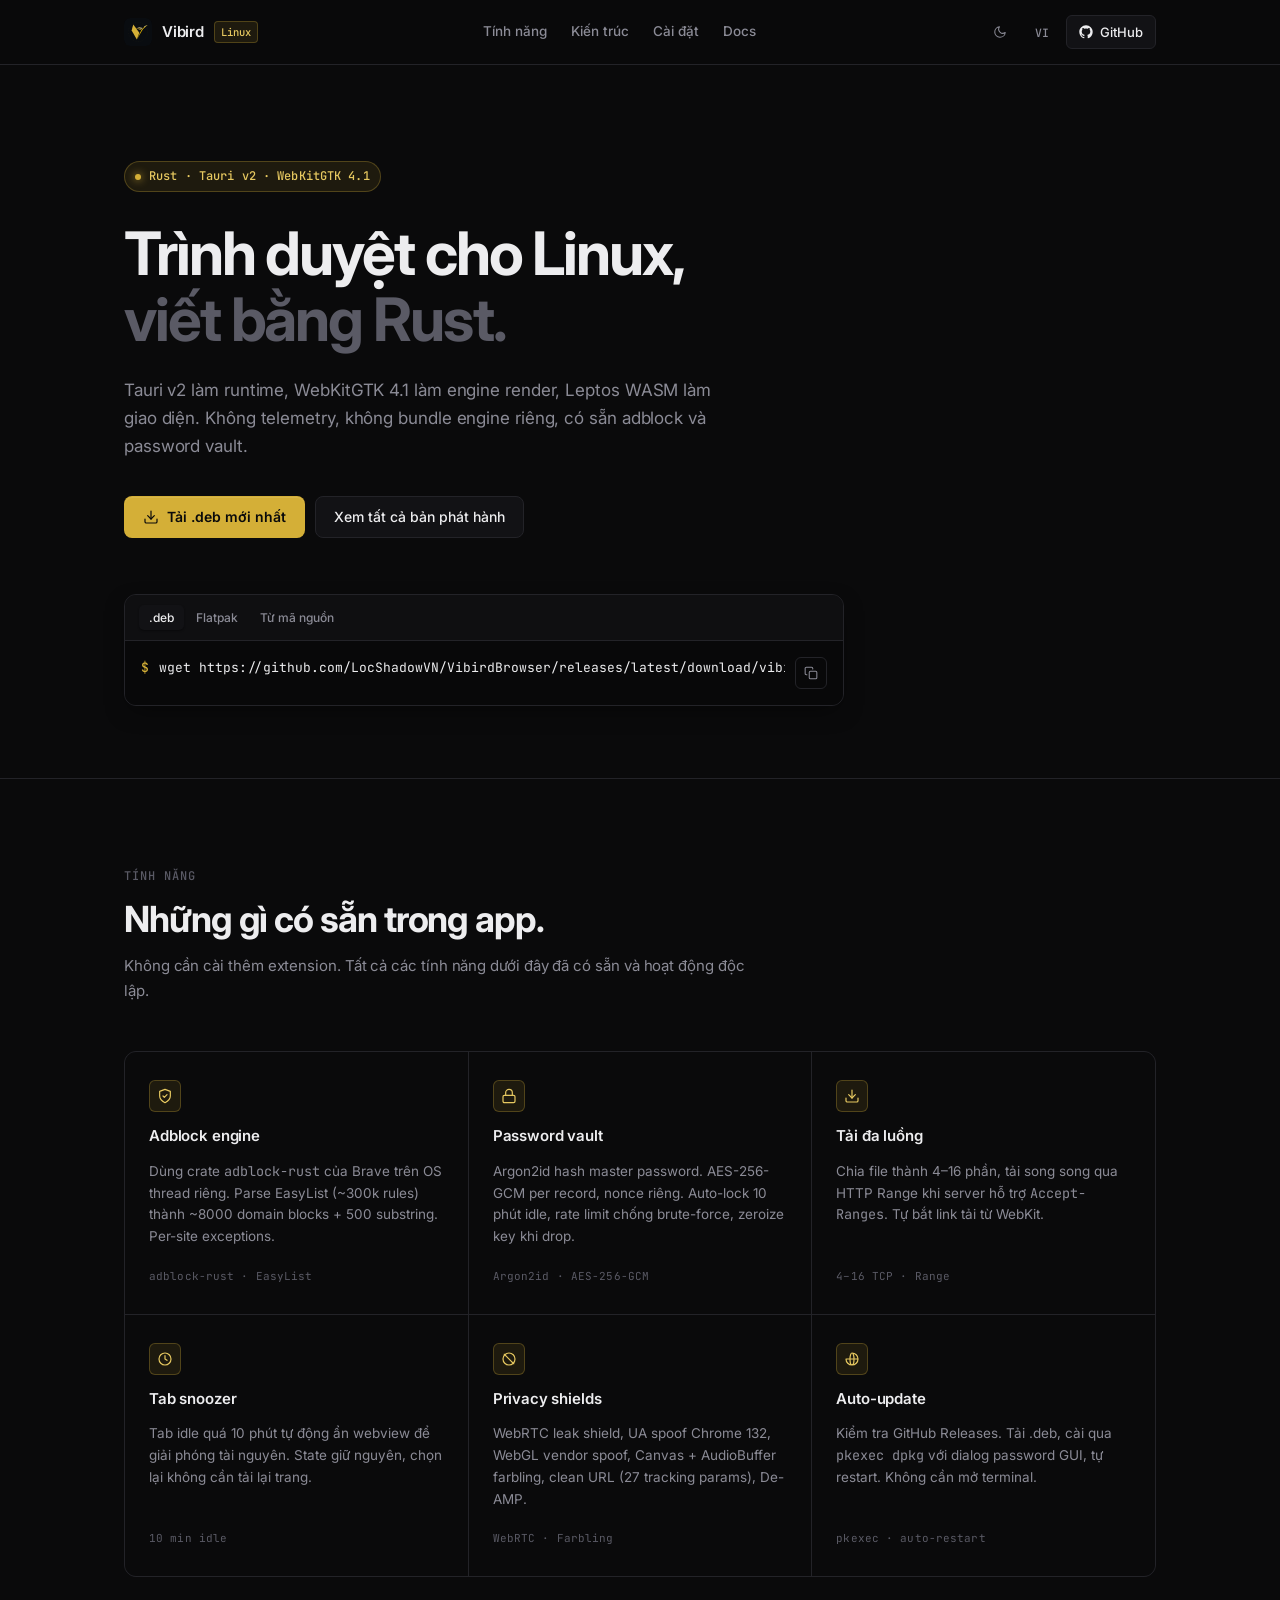
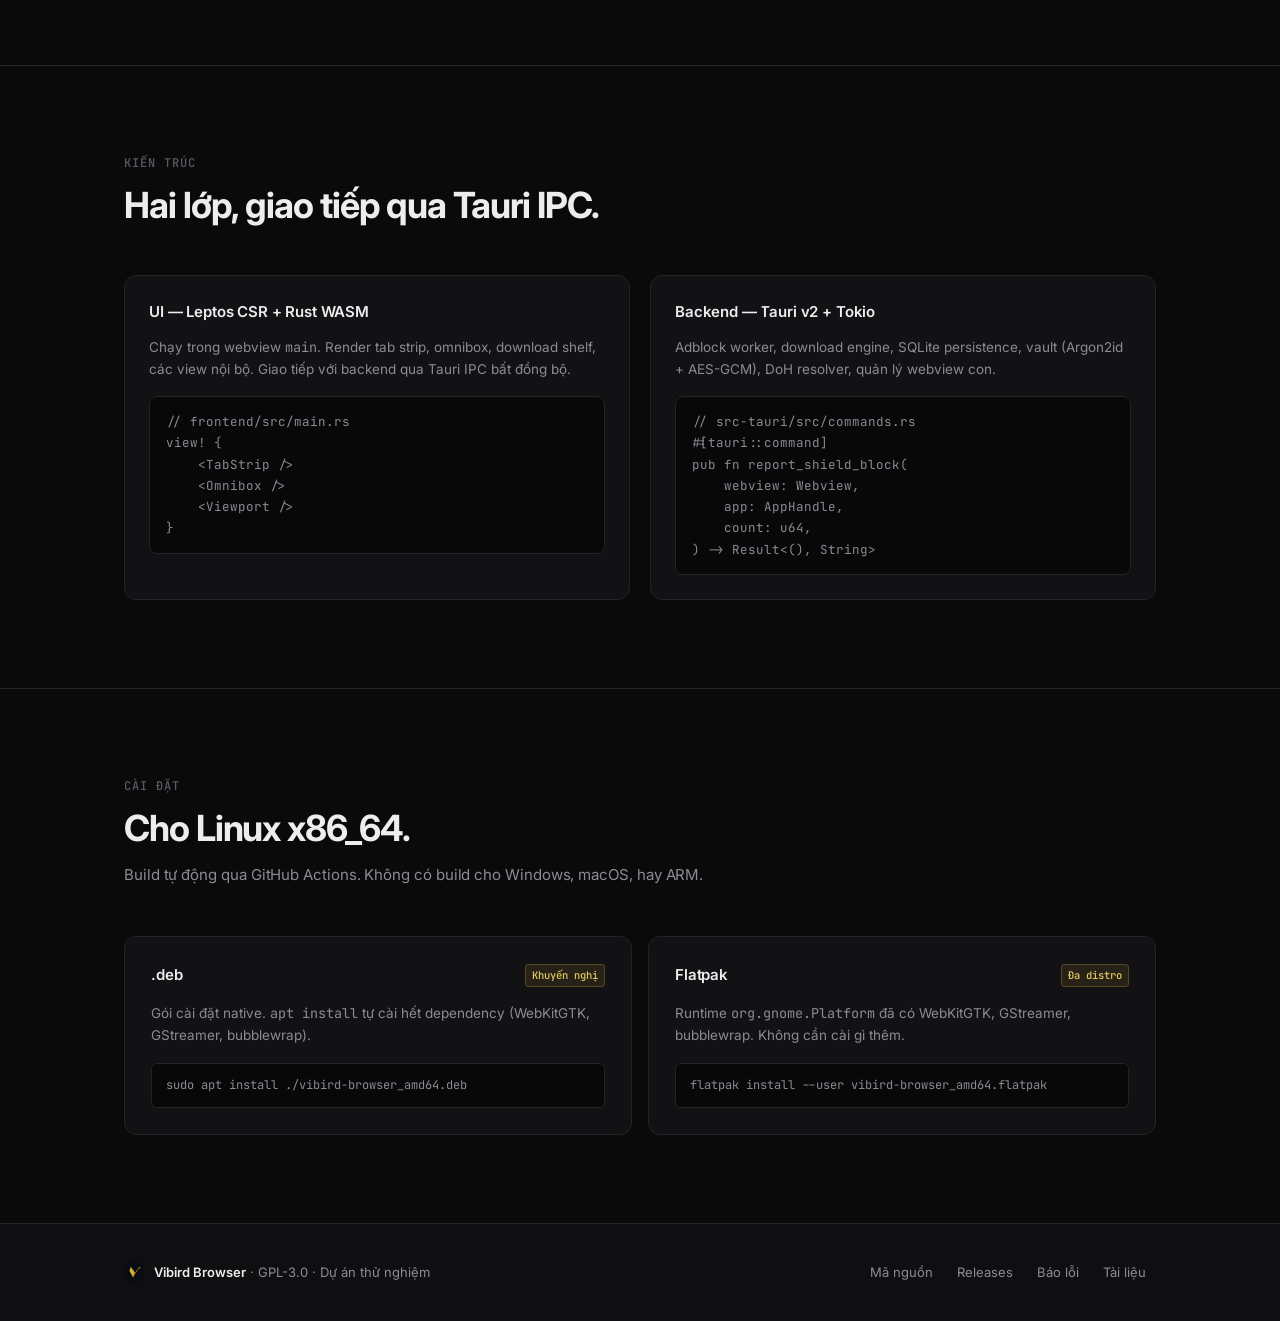
==== commit c2f6dbd6: "Update index.html" ====
--- a/docs/index.html
+++ b/docs/index.html
@@ -17,9 +17,6 @@
   />
 
   <style>
-    /* =========================================================================
-       TOKENS
-       ========================================================================= */
     :root {
       --font-sans: "Inter", -apple-system, BlinkMacSystemFont, "Segoe UI", Roboto,
         Helvetica, Arial, sans-serif;
@@ -28,7 +25,6 @@
       --radius-sm: 6px;
       --radius-md: 8px;
       --radius-lg: 12px;
-      --radius-xl: 16px;
 
       --container: 1080px;
     }
@@ -53,9 +49,6 @@
       --accent-text: #e6c860;
 
       --success: #4ade80;
-      --success-soft: rgba(74, 222, 128, 0.1);
-      --success-border: rgba(74, 222, 128, 0.25);
-
       --shadow-sm: 0 1px 2px rgba(0, 0, 0, 0.4);
       --shadow-md: 0 8px 24px -8px rgba(0, 0, 0, 0.6);
     }
@@ -80,16 +73,10 @@
       --accent-text: #92400e;
 
       --success: #15803d;
-      --success-soft: rgba(21, 128, 61, 0.08);
-      --success-border: rgba(21, 128, 61, 0.2);
-
       --shadow-sm: 0 1px 2px rgba(0, 0, 0, 0.04);
       --shadow-md: 0 8px 24px -8px rgba(0, 0, 0, 0.08);
     }
 
-    /* =========================================================================
-       BASE
-       ========================================================================= */
     *, *::before, *::after { box-sizing: border-box; margin: 0; padding: 0; }
 
     html { scroll-behavior: smooth; background: var(--bg); }
@@ -100,16 +87,14 @@
       font-family: var(--font-sans);
       font-size: 15px;
       line-height: 1.6;
-      font-feature-settings: "cv11", "ss01", "ss03";
       -webkit-font-smoothing: antialiased;
       -moz-osx-font-smoothing: grayscale;
-      transition: background-color 0.2s ease, color 0.2s ease;
       overflow-x: hidden;
     }
 
     a { color: inherit; text-decoration: none; }
     button { font-family: inherit; cursor: pointer; }
-    code, pre { font-family: var(--font-mono); }
+    code { font-family: var(--font-mono); }
 
     ::selection { background: var(--accent-soft); color: var(--accent-text); }
 
@@ -118,9 +103,7 @@
     html[data-lang="vi"] .lang-en { display: none !important; }
     html[data-lang="en"] .lang-vi { display: none !important; }
 
-    /* =========================================================================
-       NAV
-       ========================================================================= */
+    /* NAV */
     .nav {
       position: sticky;
       top: 0;
@@ -218,10 +201,8 @@
 
     .gh-btn:hover { background: var(--surface-hover); border-color: var(--border-strong); }
 
-    /* =========================================================================
-       HERO
-       ========================================================================= */
-    .hero { padding: 96px 0 72px; position: relative; }
+    /* HERO */
+    .hero { padding: 96px 0 72px; }
 
     .hero-eyebrow {
       display: inline-flex;
@@ -241,7 +222,8 @@
 
     .hero-eyebrow::before {
       content: "";
-      width: 6px; height: 6px;
+      width: 6px;
+      height: 6px;
       border-radius: 50%;
       background: var(--accent);
       box-shadow: 0 0 8px var(--accent);
@@ -279,7 +261,6 @@
       border-radius: var(--radius-md);
       font-size: 14px;
       font-weight: 500;
-      letter-spacing: -0.005em;
       transition: all 0.15s ease;
       border: 1px solid transparent;
       white-space: nowrap;
@@ -298,7 +279,7 @@
 
     .btn-secondary:hover { background: var(--surface-hover); border-color: var(--border-strong); }
 
-    /* Terminal block */
+    /* Terminal */
     .terminal {
       max-width: 720px;
       background: var(--surface);
@@ -327,7 +308,6 @@
       font-size: 12px;
       font-weight: 500;
       border-radius: 5px;
-      font-family: var(--font-sans);
       transition: all 0.12s;
     }
 
@@ -380,13 +360,11 @@
 
     .terminal-copy.copied {
       color: var(--success);
-      border-color: var(--success-border);
-      background: var(--success-soft);
-    }
-
-    /* =========================================================================
-       SECTION
-       ========================================================================= */
+      border-color: var(--success);
+      background: rgba(74, 222, 128, 0.1);
+    }
+
+    /* SECTION */
     section { padding: 88px 0; border-top: 1px solid var(--border); }
     section.no-border { border-top: none; }
 
@@ -418,9 +396,7 @@
       letter-spacing: -0.005em;
     }
 
-    /* =========================================================================
-       FEATURE GRID
-       ========================================================================= */
+    /* FEATURE GRID */
     .features {
       display: grid;
       grid-template-columns: repeat(3, 1fr);
@@ -472,9 +448,7 @@
       letter-spacing: 0.01em;
     }
 
-    /* =========================================================================
-       ARCHITECTURE / TECH
-       ========================================================================= */
+    /* ARCHITECTURE */
     .tech-grid { display: grid; grid-template-columns: 1fr 1fr; gap: 20px; }
 
     .tech-card {
@@ -509,95 +483,11 @@
     }
 
     .tech-code::-webkit-scrollbar { display: none; }
-    .tech-code .k { color: var(--accent-text); }
-    .tech-code .s { color: var(--success); }
-    .tech-code .c { color: var(--text-faint); font-style: italic; }
-    .tech-code .v { color: var(--text); }
-
-    /* =========================================================================
-       COMPARISON TABLE
-       ========================================================================= */
-    .compare-wrap {
-      border: 1px solid var(--border);
-      border-radius: var(--radius-lg);
-      overflow: hidden;
-      background: var(--surface);
-    }
-
-    .compare-scroll { overflow-x: auto; scrollbar-width: thin; }
-
-    table.compare {
-      width: 100%;
-      min-width: 720px;
-      border-collapse: collapse;
-      font-size: 13.5px;
-    }
-
-    table.compare thead th {
-      text-align: left;
-      padding: 14px 18px;
-      font-family: var(--font-mono);
-      font-size: 11.5px;
-      font-weight: 500;
-      text-transform: uppercase;
-      letter-spacing: 0.06em;
-      color: var(--text-faint);
-      background: var(--bg-subtle);
-      border-bottom: 1px solid var(--border);
-      white-space: nowrap;
-    }
-
-    table.compare thead th.col-vibird {
-      color: var(--accent-text);
-      background: var(--accent-soft);
-    }
-
-    table.compare tbody td {
-      padding: 13px 18px;
-      border-bottom: 1px solid var(--border);
-      color: var(--text-muted);
-      vertical-align: top;
-      line-height: 1.5;
-    }
-
-    table.compare tbody tr:last-child td { border-bottom: none; }
-    table.compare tbody tr:hover td { background: var(--surface-hover); }
-
-    table.compare tbody td:first-child {
-      color: var(--text);
-      font-weight: 500;
-      white-space: nowrap;
-    }
-
-    table.compare tbody td.col-vibird {
-      background: var(--accent-soft);
-      color: var(--text);
-      font-weight: 500;
-    }
-
-    table.compare tbody tr:hover td.col-vibird {
-      background: color-mix(in srgb, var(--accent-soft) 60%, var(--surface-hover));
-    }
-
-    table.compare .pos { color: var(--success); }
-    table.compare .neg { color: var(--text-faint); }
-    table.compare .neu { color: var(--text-muted); }
-
-    .compare-note {
-      margin-top: 20px;
-      font-size: 13px;
-      color: var(--text-faint);
-      line-height: 1.65;
-      max-width: 720px;
-      font-style: italic;
-    }
-
-    /* =========================================================================
-       DOWNLOADS
-       ========================================================================= */
-    .downloads { display: grid; grid-template-columns: 1fr 1fr; gap: 16px; }
-
-    .download {
+
+    /* INSTALL CARDS */
+    .installs { display: grid; grid-template-columns: 1fr 1fr; gap: 16px; }
+
+    .install {
       background: var(--surface);
       border: 1px solid var(--border);
       border-radius: var(--radius-lg);
@@ -605,71 +495,46 @@
       display: flex;
       flex-direction: column;
       gap: 16px;
-      transition: border-color 0.15s;
-    }
-
-    .download:hover { border-color: var(--border-strong); }
-
-    .download-head {
+    }
+
+    .install-head {
       display: flex;
       align-items: center;
       justify-content: space-between;
       gap: 12px;
     }
 
-    .download-title { font-size: 15px; font-weight: 600; letter-spacing: -0.01em; color: var(--text); }
-
-    .download-os { display: flex; gap: 4px; flex-wrap: wrap; }
-
-    .os-chip {
+    .install-title { font-size: 15px; font-weight: 600; letter-spacing: -0.01em; }
+
+    .install-tag {
       font-family: var(--font-mono);
       font-size: 10.5px;
       font-weight: 500;
       padding: 2px 6px;
       border-radius: 4px;
-      background: var(--bg-subtle);
+      background: var(--accent-soft);
+      color: var(--accent-text);
+      border: 1px solid var(--accent-border);
+    }
+
+    .install-desc { font-size: 13.5px; color: var(--text-muted); line-height: 1.62; }
+
+    .install-code {
+      background: var(--surface-inset);
       border: 1px solid var(--border);
-      color: var(--text-faint);
-    }
-
-    .download-desc { font-size: 13.5px; color: var(--text-muted); line-height: 1.6; }
-
-    .download-actions { display: flex; flex-direction: column; gap: 10px; margin-top: auto; }
-
-    .download-btn {
-      display: inline-flex;
-      align-items: center;
-      justify-content: center;
-      gap: 8px;
-      height: 40px;
-      padding: 0 16px;
-      border-radius: var(--radius-md);
-      font-size: 13.5px;
-      font-weight: 500;
-      transition: all 0.15s ease;
-      border: 1px solid transparent;
-      width: 100%;
-    }
-
-    .download-btn.primary { background: var(--accent); color: #0a0a0b; font-weight: 600; }
-
-    .download-btn.primary:hover { filter: brightness(1.08); }
-
-    .download-btn.secondary { background: var(--surface); border-color: var(--border); color: var(--text); }
-
-    .download-btn.secondary:hover { background: var(--surface-hover); border-color: var(--border-strong); }
-
-    .download-hint {
+      border-radius: var(--radius-sm);
+      padding: 12px 14px;
       font-family: var(--font-mono);
-      font-size: 11.5px;
-      color: var(--text-faint);
-      text-align: center;
-      letter-spacing: 0.005em;
-    }
-
-    /* =========================================================================
-       FOOTER
-       ========================================================================= */
+      font-size: 12px;
+      color: var(--text-muted);
+      overflow-x: auto;
+      white-space: pre;
+      scrollbar-width: none;
+    }
+
+    .install-code::-webkit-scrollbar { display: none; }
+
+    /* FOOTER */
     footer {
       border-top: 1px solid var(--border);
       padding: 32px 0;
@@ -706,12 +571,9 @@
 
     .footer-links a:hover { color: var(--text); background: var(--surface-hover); }
 
-    /* =========================================================================
-       RESPONSIVE
-       ========================================================================= */
     @media (max-width: 900px) {
       .features { grid-template-columns: repeat(2, 1fr); }
-      .tech-grid, .downloads { grid-template-columns: 1fr; }
+      .tech-grid, .installs { grid-template-columns: 1fr; }
     }
 
     @media (max-width: 640px) {
@@ -722,15 +584,12 @@
       .hero-cta { flex-direction: column; }
       .hero-cta .btn { width: 100%; justify-content: center; }
       .footer-inner { flex-direction: column; align-items: flex-start; }
-      .footer-links { flex-wrap: wrap; }
     }
   </style>
 </head>
 <body>
 
-  <!-- ========================================================================
-       NAV
-       ======================================================================== -->
+  <!-- NAV -->
   <nav class="nav">
     <div class="container nav-inner">
       <a href="#" class="brand">
@@ -757,17 +616,11 @@
           <span class="lang-vi">Kiến trúc</span>
           <span class="lang-en">Architecture</span>
         </a>
-        <a href="#compare">
-          <span class="lang-vi">So sánh</span>
-          <span class="lang-en">Compare</span>
+        <a href="#install">
+          <span class="lang-vi">Cài đặt</span>
+          <span class="lang-en">Install</span>
         </a>
-        <a href="#downloads">
-          <span class="lang-vi">Tải về</span>
-          <span class="lang-en">Download</span>
-        </a>
-        <a href="https://github.com/LocShadowVN/VibirdBrowser/blob/main/README.md" target="_blank" rel="noopener">
-          Docs
-        </a>
+        <a href="https://github.com/LocShadowVN/VibirdBrowser/blob/main/README.md" target="_blank" rel="noopener">Docs</a>
       </div>
 
       <div class="nav-actions">
@@ -795,9 +648,7 @@
     </div>
   </nav>
 
-  <!-- ========================================================================
-       HERO
-       ======================================================================== -->
+  <!-- HERO -->
   <section class="hero no-border">
     <div class="container">
       <div class="hero-eyebrow">Rust · Tauri v2 · WebKitGTK 4.1</div>
@@ -825,15 +676,12 @@
             <polyline points="7 10 12 15 17 10"></polyline>
             <line x1="12" y1="15" x2="12" y2="3"></line>
           </svg>
-          <span class="lang-vi">Tải về bản mới nhất</span>
-          <span class="lang-en">Download latest</span>
+          <span class="lang-vi">Tải .deb mới nhất</span>
+          <span class="lang-en">Download latest .deb</span>
         </a>
-        <a class="btn btn-secondary" href="https://github.com/LocShadowVN/VibirdBrowser" target="_blank" rel="noopener">
-          <svg viewBox="0 0 24 24" width="15" height="15" fill="currentColor" aria-hidden="true">
-            <path d="M12 .5C5.65.5.5 5.65.5 12c0 5.08 3.29 9.39 7.86 10.91.58.1.79-.25.79-.56 0-.28-.01-1.02-.02-2-3.2.69-3.87-1.54-3.87-1.54-.52-1.33-1.28-1.68-1.28-1.68-1.05-.72.08-.7.08-.7 1.16.08 1.77 1.19 1.77 1.19 1.03 1.77 2.7 1.26 3.36.96.1-.75.4-1.26.73-1.55-2.55-.29-5.24-1.28-5.24-5.69 0-1.26.45-2.28 1.19-3.09-.12-.29-.52-1.46.11-3.05 0 0 .97-.31 3.18 1.18a11.1 11.1 0 0 1 5.79 0c2.2-1.49 3.17-1.18 3.17-1.18.63 1.59.23 2.76.11 3.05.74.81 1.19 1.83 1.19 3.09 0 4.42-2.69 5.39-5.25 5.68.41.35.78 1.05.78 2.12 0 1.53-.01 2.76-.01 3.14 0 .31.21.67.8.56C20.21 21.39 23.5 17.08 23.5 12 23.5 5.65 18.35.5 12 .5z"/>
-          </svg>
-          <span class="lang-vi">Xem mã nguồn</span>
-          <span class="lang-en">View source</span>
+        <a class="btn btn-secondary" href="https://github.com/LocShadowVN/VibirdBrowser/releases" target="_blank" rel="noopener">
+          <span class="lang-vi">Xem tất cả bản phát hành</span>
+          <span class="lang-en">See all releases</span>
         </a>
       </div>
 
@@ -841,7 +689,7 @@
         <div class="terminal-head">
           <div class="terminal-tabs">
             <button class="terminal-tab active" data-cli="deb">.deb</button>
-            <button class="terminal-tab" data-cli="appimage">.AppImage</button>
+            <button class="terminal-tab" data-cli="flatpak">Flatpak</button>
             <button class="terminal-tab" data-cli="source">
               <span class="lang-vi">Từ mã nguồn</span>
               <span class="lang-en">From source</span>
@@ -850,7 +698,7 @@
         </div>
         <div class="terminal-body">
           <span class="terminal-prompt">$</span>
-          <code class="terminal-code" id="terminal-code">wget https://github.com/LocShadowVN/VibirdBrowser/releases/latest/download/vibird-browser_amd64.deb &amp;&amp; sudo dpkg -i vibird-browser_amd64.deb</code>
+          <code class="terminal-code" id="terminal-code">wget https://github.com/LocShadowVN/VibirdBrowser/releases/latest/download/vibird-browser_amd64.deb &amp;&amp; sudo apt install ./vibird-browser_amd64.deb</code>
           <button class="terminal-copy" id="terminal-copy" aria-label="Copy command">
             <svg viewBox="0 0 24 24" width="14" height="14" stroke="currentColor" stroke-width="1.8" fill="none" stroke-linecap="round" stroke-linejoin="round">
               <rect x="9" y="9" width="13" height="13" rx="2" ry="2"></rect>
@@ -862,9 +710,7 @@
     </div>
   </section>
 
-  <!-- ========================================================================
-       FEATURES
-       ======================================================================== -->
+  <!-- FEATURES -->
   <section id="features">
     <div class="container">
       <div class="section-head">
@@ -887,7 +733,6 @@
       </div>
 
       <div class="features">
-
         <div class="feature">
           <div class="feature-icon">
             <svg viewBox="0 0 24 24" width="16" height="16" stroke="currentColor" stroke-width="1.8" fill="none" stroke-linecap="round" stroke-linejoin="round">
@@ -898,13 +743,13 @@
           <div class="feature-title">Adblock engine</div>
           <div class="feature-desc">
             <span class="lang-vi">
-              Dùng crate <code>adblock-rust</code> của Brave trên một OS thread riêng. Bundle EasyList, EasyPrivacy và Fanboy's Annoyance. Thêm rule cá nhân được.
+              Dùng crate <code>adblock-rust</code> của Brave trên OS thread riêng. Parse EasyList (~300k rules) thành ~8000 domain blocks + 500 substring. Per-site exceptions.
             </span>
             <span class="lang-en">
-              Uses Brave's <code>adblock-rust</code> crate on a dedicated OS thread. Bundles EasyList, EasyPrivacy, and Fanboy's Annoyance. Custom rules supported.
-            </span>
-          </div>
-          <div class="feature-tag">adblock-rust</div>
+              Uses Brave's <code>adblock-rust</code> on a dedicated OS thread. Parses EasyList (~300k rules) into ~8000 domain blocks + 500 substring. Per-site exceptions.
+            </span>
+          </div>
+          <div class="feature-tag">adblock-rust · EasyList</div>
         </div>
 
         <div class="feature">
@@ -917,10 +762,10 @@
           <div class="feature-title">Password vault</div>
           <div class="feature-desc">
             <span class="lang-vi">
-              Master password hash bằng Argon2id. Từng credential mã hoá AES-256-GCM với nonce riêng. Auto-lock sau 10 phút idle, rate-limit chống brute-force.
+              Argon2id hash master password. AES-256-GCM per record, nonce riêng. Auto-lock 10 phút idle, rate limit chống brute-force, zeroize key khi drop.
             </span>
             <span class="lang-en">
-              Master password hashed with Argon2id. Each credential encrypted with AES-256-GCM and a unique nonce. Auto-locks after 10 minutes idle, rate-limited against brute force.
+              Argon2id master password. AES-256-GCM per record, unique nonce. Auto-lock after 10 min idle, rate-limited against brute force, zeroize key on drop.
             </span>
           </div>
           <div class="feature-tag">Argon2id · AES-256-GCM</div>
@@ -940,10 +785,10 @@
           </div>
           <div class="feature-desc">
             <span class="lang-vi">
-              Chia file thành 4 đến 16 phần và tải song song qua HTTP Range khi server hỗ trợ <code>Accept-Ranges</code>. Tự bắt link tải từ WebKit.
+              Chia file thành 4–16 phần, tải song song qua HTTP Range khi server hỗ trợ <code>Accept-Ranges</code>. Tự bắt link tải từ WebKit.
             </span>
             <span class="lang-en">
-              Splits files into 4 to 16 segments fetched in parallel via HTTP Range when the server advertises <code>Accept-Ranges</code>. Intercepts download events from WebKit.
+              Splits files into 4–16 segments fetched in parallel via HTTP Range when server advertises <code>Accept-Ranges</code>. Intercepts download events from WebKit.
             </span>
           </div>
           <div class="feature-tag">4–16 TCP · Range</div>
@@ -959,10 +804,10 @@
           <div class="feature-title">Tab snoozer</div>
           <div class="feature-desc">
             <span class="lang-vi">
-              Tab không hoạt động quá 10 phút sẽ được ẩn webview để giải phóng tài nguyên. State được giữ nguyên, chọn lại tab không cần tải lại trang.
+              Tab idle quá 10 phút tự động ẩn webview để giải phóng tài nguyên. State giữ nguyên, chọn lại không cần tải lại trang.
             </span>
             <span class="lang-en">
-              Tabs idle for over 10 minutes have their webview hidden to reclaim resources. State is preserved, so re-selecting a tab does not reload the page.
+              Tabs idle over 10 minutes have their webview hidden to reclaim resources. State preserved, re-selecting doesn't reload the page.
             </span>
           </div>
           <div class="feature-tag">10 min idle</div>
@@ -975,44 +820,43 @@
               <line x1="4.93" y1="4.93" x2="19.07" y2="19.07"></line>
             </svg>
           </div>
-          <div class="feature-title">WebRTC leak shield</div>
+          <div class="feature-title">Privacy shields</div>
           <div class="feature-desc">
             <span class="lang-vi">
-              Loại bỏ IP nội bộ (RFC 1918, link-local IPv6) khỏi SDP candidate trong <code>RTCPeerConnection</code>. Kèm farbling Canvas và AudioBuffer.
+              WebRTC leak shield, UA spoof Chrome 132, WebGL vendor spoof, Canvas + AudioBuffer farbling, clean URL (27 tracking params), De-AMP.
             </span>
             <span class="lang-en">
-              Strips internal IPs (RFC 1918, link-local IPv6) from SDP candidates in <code>RTCPeerConnection</code>. Includes Canvas and AudioBuffer farbling.
-            </span>
-          </div>
-          <div class="feature-tag">SDP · Farbling</div>
+              WebRTC leak shield, Chrome 132 UA spoof, WebGL vendor spoof, Canvas + AudioBuffer farbling, clean URL (27 tracking params), De-AMP.
+            </span>
+          </div>
+          <div class="feature-tag">WebRTC · Farbling</div>
         </div>
 
         <div class="feature">
           <div class="feature-icon">
             <svg viewBox="0 0 24 24" width="16" height="16" stroke="currentColor" stroke-width="1.8" fill="none" stroke-linecap="round" stroke-linejoin="round">
-              <path d="M10 13a5 5 0 0 0 7.54.54l3-3a5 5 0 0 0-7.07-7.07l-1.72 1.71"></path>
-              <path d="M14 11a5 5 0 0 0-7.54-.54l-3 3a5 5 0 0 0 7.07 7.07l1.71-1.71"></path>
+              <path d="M21 12a9 9 0 0 1-9 9m9-9a9 9 0 0 0-9-9m9 9H3m9 9a9 9 0 0 1-9-9m9 9c1.66 0 3-4 3-9s-1.34-9-3-9m0 18c-1.66 0-3-4-3-9s1.34-9 3-9"></path>
             </svg>
           </div>
-          <div class="feature-title">Clean URL &amp; De-AMP</div>
+          <div class="feature-title">
+            <span class="lang-vi">Auto-update</span>
+            <span class="lang-en">Auto-update</span>
+          </div>
           <div class="feature-desc">
             <span class="lang-vi">
-              Bỏ tham số tracking (<code>utm_*</code>, <code>fbclid</code>, <code>gclid</code>, <code>si</code>, <code>spm</code>...) trước khi navigate. Chuyển URL Google AMP về canonical.
+              Kiểm tra GitHub Releases. Tải .deb, cài qua <code>pkexec dpkg</code> với dialog password GUI, tự restart. Không cần mở terminal.
             </span>
             <span class="lang-en">
-              Strips tracking parameters (<code>utm_*</code>, <code>fbclid</code>, <code>gclid</code>, <code>si</code>, <code>spm</code>) before navigation. Rewrites Google AMP URLs to canonical.
-            </span>
-          </div>
-          <div class="feature-tag">27 keys · AMP</div>
-        </div>
-
+              Checks GitHub Releases. Downloads .deb, installs via <code>pkexec dpkg</code> with GUI password dialog, auto-restart. No terminal required.
+            </span>
+          </div>
+          <div class="feature-tag">pkexec · auto-restart</div>
+        </div>
       </div>
     </div>
   </section>
 
-  <!-- ========================================================================
-       ARCHITECTURE
-       ======================================================================== -->
+  <!-- ARCHITECTURE -->
   <section id="architecture">
     <div class="container">
       <div class="section-head">
@@ -1024,35 +868,27 @@
           <span class="lang-vi">Hai lớp, giao tiếp qua Tauri IPC.</span>
           <span class="lang-en">Two layers, communicating over Tauri IPC.</span>
         </h2>
-        <p class="section-sub">
-          <span class="lang-vi">
-            UI và backend là hai process độc lập. Trang web render trong webview native của WebKitGTK, không dùng <code>&lt;iframe&gt;</code>.
-          </span>
-          <span class="lang-en">
-            UI and backend run as separate processes. Web pages render in native WebKitGTK webviews, not <code>&lt;iframe&gt;</code> elements.
-          </span>
-        </p>
       </div>
 
       <div class="tech-grid">
         <div class="tech-card">
           <h3>
-            <span class="lang-vi">UI layer — Leptos CSR + Rust WASM</span>
-            <span class="lang-en">UI layer — Leptos CSR + Rust WASM</span>
+            <span class="lang-vi">UI — Leptos CSR + Rust WASM</span>
+            <span class="lang-en">UI — Leptos CSR + Rust WASM</span>
           </h3>
           <p>
             <span class="lang-vi">
-              Chạy trong webview <code>main</code>. Render tab strip, omnibox, download shelf và các view nội bộ. Giao tiếp với backend qua Tauri IPC bất đồng bộ.
+              Chạy trong webview <code>main</code>. Render tab strip, omnibox, download shelf, các view nội bộ. Giao tiếp với backend qua Tauri IPC bất đồng bộ.
             </span>
             <span class="lang-en">
-              Runs inside the <code>main</code> webview. Renders the tab strip, omnibox, download shelf, and internal views. Talks to the backend over async Tauri IPC.
+              Runs inside the <code>main</code> webview. Renders the tab strip, omnibox, download shelf, internal views. Talks to the backend over async Tauri IPC.
             </span>
           </p>
-          <div class="tech-code"><span class="c">// frontend/src/main.rs</span>
-<span class="k">view!</span> {
-    <span class="v">&lt;TabStrip /&gt;</span>
-    <span class="v">&lt;Omnibox url=</span><span class="s">url</span><span class="v"> /&gt;</span>
-    <span class="v">&lt;Viewport mode=</span><span class="s">mode</span><span class="v"> /&gt;</span>
+          <div class="tech-code">// frontend/src/main.rs
+view! {
+    &lt;TabStrip /&gt;
+    &lt;Omnibox /&gt;
+    &lt;Viewport /&gt;
 }</div>
         </div>
 
@@ -1063,362 +899,31 @@
           </h3>
           <p>
             <span class="lang-vi">
-              Chạy adblock worker, download engine, SQLite persistence, vault (Argon2id + AES-GCM), DoH resolver và quản lý các webview con.
+              Adblock worker, download engine, SQLite persistence, vault (Argon2id + AES-GCM), DoH resolver, quản lý webview con.
             </span>
             <span class="lang-en">
-              Hosts the adblock worker, download engine, SQLite persistence, vault (Argon2id + AES-GCM), DoH resolver, and content webview management.
+              Adblock worker, download engine, SQLite persistence, vault (Argon2id + AES-GCM), DoH resolver, content webview management.
             </span>
           </p>
-          <div class="tech-code"><span class="c">// src-tauri/src/commands.rs</span>
-<span class="k">#[tauri::command]</span>
-<span class="k">pub fn</span> <span class="v">vault_read_all</span>(
-    webview: <span class="v">Webview</span>,
-    db: <span class="v">State</span>&lt;<span class="v">DbManager</span>&gt;,
-    session: <span class="v">State</span>&lt;<span class="v">VaultSession</span>&gt;,
-) -&gt; <span class="v">Result</span>&lt;<span class="v">Vec</span>&lt;<span class="v">DecryptedVaultRecord</span>&gt;, <span class="v">String</span>&gt;</div>
+          <div class="tech-code">// src-tauri/src/commands.rs
+#[tauri::command]
+pub fn report_shield_block(
+    webview: Webview,
+    app: AppHandle,
+    count: u64,
+) -&gt; Result&lt;(), String&gt;</div>
         </div>
       </div>
     </div>
   </section>
 
-  <!-- ========================================================================
-       COMPARISON
-       ======================================================================== -->
-  <section id="compare">
+  <!-- INSTALL -->
+  <section id="install">
     <div class="container">
       <div class="section-head">
         <div class="section-eyebrow">
-          <span class="lang-vi">So sánh</span>
-          <span class="lang-en">Comparison</span>
-        </div>
-        <h2 class="section-title">
-          <span class="lang-vi">So với các trình duyệt phổ biến.</span>
-          <span class="lang-en">Against mainstream browsers.</span>
-        </h2>
-        <p class="section-sub">
-          <span class="lang-vi">
-            Đánh giá định tính — không đưa số đo RAM cụ thể vì chúng phụ thuộc vào trang web và cấu hình máy. Vibird không thắng ở mọi tiêu chí.
-          </span>
-          <span class="lang-en">
-            Qualitative assessment — no specific RAM numbers because they depend on the site and machine configuration. Vibird does not win on every criterion.
-          </span>
-        </p>
-      </div>
-
-      <div class="compare-wrap">
-        <div class="compare-scroll">
-          <table class="compare">
-            <thead>
-              <tr>
-                <th>
-                  <span class="lang-vi">Tiêu chí</span>
-                  <span class="lang-en">Criterion</span>
-                </th>
-                <th class="col-vibird">Vibird</th>
-                <th>Brave</th>
-                <th>Chrome</th>
-                <th>Firefox</th>
-              </tr>
-            </thead>
-            <tbody>
-              <tr>
-                <td>
-                  <span class="lang-vi">Engine render</span>
-                  <span class="lang-en">Rendering engine</span>
-                </td>
-                <td class="col-vibird">WebKitGTK 4.1</td>
-                <td>Blink</td>
-                <td>Blink</td>
-                <td>Gecko</td>
-              </tr>
-              <tr>
-                <td>
-                  <span class="lang-vi">Lớp giao diện</span>
-                  <span class="lang-en">UI layer</span>
-                </td>
-                <td class="col-vibird">Rust · Leptos WASM</td>
-                <td>C++</td>
-                <td>C++</td>
-                <td>C++ / XUL</td>
-              </tr>
-              <tr>
-                <td>
-                  <span class="lang-vi">RAM khi idle</span>
-                  <span class="lang-en">Idle RAM</span>
-                </td>
-                <td class="col-vibird pos">
-                  <span class="lang-vi">Thấp</span>
-                  <span class="lang-en">Low</span>
-                </td>
-                <td class="neu">
-                  <span class="lang-vi">Cao</span>
-                  <span class="lang-en">High</span>
-                </td>
-                <td class="neu">
-                  <span class="lang-vi">Cao nhất</span>
-                  <span class="lang-en">Highest</span>
-                </td>
-                <td class="neu">
-                  <span class="lang-vi">Trung bình</span>
-                  <span class="lang-en">Medium</span>
-                </td>
-              </tr>
-              <tr>
-                <td>
-                  <span class="lang-vi">Tương thích web</span>
-                  <span class="lang-en">Web compatibility</span>
-                </td>
-                <td class="col-vibird neg">
-                  <span class="lang-vi">Hạn chế</span>
-                  <span class="lang-en">Limited</span>
-                </td>
-                <td>
-                  <span class="lang-vi">Rất tốt</span>
-                  <span class="lang-en">Very good</span>
-                </td>
-                <td>
-                  <span class="lang-vi">Rất tốt</span>
-                  <span class="lang-en">Very good</span>
-                </td>
-                <td>
-                  <span class="lang-vi">Tốt</span>
-                  <span class="lang-en">Good</span>
-                </td>
-              </tr>
-              <tr>
-                <td>
-                  <span class="lang-vi">Extension</span>
-                  <span class="lang-en">Extensions</span>
-                </td>
-                <td class="col-vibird neg">
-                  <span class="lang-vi">Không có</span>
-                  <span class="lang-en">None</span>
-                </td>
-                <td>Chrome Web Store</td>
-                <td>Chrome Web Store</td>
-                <td>addons.mozilla.org</td>
-              </tr>
-              <tr>
-                <td>
-                  <span class="lang-vi">Đồng bộ bookmark / password</span>
-                  <span class="lang-en">Bookmark / password sync</span>
-                </td>
-                <td class="col-vibird neg">
-                  <span class="lang-vi">Không</span>
-                  <span class="lang-en">No</span>
-                </td>
-                <td>
-                  <span class="lang-vi">Có</span>
-                  <span class="lang-en">Yes</span>
-                </td>
-                <td>
-                  <span class="lang-vi">Có (Google)</span>
-                  <span class="lang-en">Yes (Google)</span>
-                </td>
-                <td>
-                  <span class="lang-vi">Có (Firefox)</span>
-                  <span class="lang-en">Yes (Firefox)</span>
-                </td>
-              </tr>
-              <tr>
-                <td>
-                  <span class="lang-vi">DRM Widevine</span>
-                  <span class="lang-en">Widevine DRM</span>
-                </td>
-                <td class="col-vibird neg">
-                  <span class="lang-vi">Không</span>
-                  <span class="lang-en">No</span>
-                </td>
-                <td>
-                  <span class="lang-vi">Có</span>
-                  <span class="lang-en">Yes</span>
-                </td>
-                <td>
-                  <span class="lang-vi">Có</span>
-                  <span class="lang-en">Yes</span>
-                </td>
-                <td>
-                  <span class="lang-vi">Có (plugin)</span>
-                  <span class="lang-en">Yes (plugin)</span>
-                </td>
-              </tr>
-              <tr>
-                <td>
-                  <span class="lang-vi">Adblock tích hợp</span>
-                  <span class="lang-en">Built-in adblock</span>
-                </td>
-                <td class="col-vibird pos">
-                  <span class="lang-vi">Có (adblock-rust)</span>
-                  <span class="lang-en">Yes (adblock-rust)</span>
-                </td>
-                <td>
-                  <span class="lang-vi">Có (Shields)</span>
-                  <span class="lang-en">Yes (Shields)</span>
-                </td>
-                <td class="neg">
-                  <span class="lang-vi">Không</span>
-                  <span class="lang-en">No</span>
-                </td>
-                <td class="neg">
-                  <span class="lang-vi">Không (cần uBlock)</span>
-                  <span class="lang-en">No (needs uBlock)</span>
-                </td>
-              </tr>
-              <tr>
-                <td>
-                  <span class="lang-vi">Tải đa luồng</span>
-                  <span class="lang-en">Multi-threaded downloads</span>
-                </td>
-                <td class="col-vibird pos">
-                  <span class="lang-vi">Có (4–16 TCP)</span>
-                  <span class="lang-en">Yes (4–16 TCP)</span>
-                </td>
-                <td class="neg">
-                  <span class="lang-vi">Không</span>
-                  <span class="lang-en">No</span>
-                </td>
-                <td class="neg">
-                  <span class="lang-vi">Không</span>
-                  <span class="lang-en">No</span>
-                </td>
-                <td class="neg">
-                  <span class="lang-vi">Không</span>
-                  <span class="lang-en">No</span>
-                </td>
-              </tr>
-              <tr>
-                <td>
-                  <span class="lang-vi">Password manager</span>
-                  <span class="lang-en">Password manager</span>
-                </td>
-                <td class="col-vibird">
-                  <span class="lang-vi">Vault nội bộ</span>
-                  <span class="lang-en">Internal vault</span>
-                </td>
-                <td>
-                  <span class="lang-vi">OS keychain</span>
-                  <span class="lang-en">OS keychain</span>
-                </td>
-                <td>Google Password Manager</td>
-                <td>
-                  <span class="lang-vi">OS keychain</span>
-                  <span class="lang-en">OS keychain</span>
-                </td>
-              </tr>
-              <tr>
-                <td>Telemetry</td>
-                <td class="col-vibird pos">
-                  <span class="lang-vi">Không</span>
-                  <span class="lang-en">None</span>
-                </td>
-                <td>
-                  <span class="lang-vi">Có (opt-out)</span>
-                  <span class="lang-en">Yes (opt-out)</span>
-                </td>
-                <td>
-                  <span class="lang-vi">Có (nhiều)</span>
-                  <span class="lang-en">Yes (extensive)</span>
-                </td>
-                <td>
-                  <span class="lang-vi">Có (opt-out)</span>
-                  <span class="lang-en">Yes (opt-out)</span>
-                </td>
-              </tr>
-              <tr>
-                <td>
-                  <span class="lang-vi">Kiểm toán bảo mật độc lập</span>
-                  <span class="lang-en">Independent security audit</span>
-                </td>
-                <td class="col-vibird neg">
-                  <span class="lang-vi">Chưa</span>
-                  <span class="lang-en">None</span>
-                </td>
-                <td>
-                  <span class="lang-vi">Có</span>
-                  <span class="lang-en">Yes</span>
-                </td>
-                <td>
-                  <span class="lang-vi">Có</span>
-                  <span class="lang-en">Yes</span>
-                </td>
-                <td>
-                  <span class="lang-vi">Có</span>
-                  <span class="lang-en">Yes</span>
-                </td>
-              </tr>
-              <tr>
-                <td>
-                  <span class="lang-vi">Số năm phát triển</span>
-                  <span class="lang-en">Years in development</span>
-                </td>
-                <td class="col-vibird">&lt; 1</td>
-                <td>~8</td>
-                <td>~17</td>
-                <td>~22</td>
-              </tr>
-              <tr>
-                <td>
-                  <span class="lang-vi">Contributor chính</span>
-                  <span class="lang-en">Core contributors</span>
-                </td>
-                <td class="col-vibird">1</td>
-                <td>
-                  <span class="lang-vi">Hàng trăm</span>
-                  <span class="lang-en">Hundreds</span>
-                </td>
-                <td>
-                  <span class="lang-vi">Hàng nghìn</span>
-                  <span class="lang-en">Thousands</span>
-                </td>
-                <td>
-                  <span class="lang-vi">Hàng nghìn</span>
-                  <span class="lang-en">Thousands</span>
-                </td>
-              </tr>
-              <tr>
-                <td>
-                  <span class="lang-vi">Nền tảng</span>
-                  <span class="lang-en">Platforms</span>
-                </td>
-                <td class="col-vibird">Linux x86_64</td>
-                <td>
-                  <span class="lang-vi">Đa nền tảng</span>
-                  <span class="lang-en">Multi-platform</span>
-                </td>
-                <td>
-                  <span class="lang-vi">Đa nền tảng</span>
-                  <span class="lang-en">Multi-platform</span>
-                </td>
-                <td>
-                  <span class="lang-vi">Đa nền tảng</span>
-                  <span class="lang-en">Multi-platform</span>
-                </td>
-              </tr>
-            </tbody>
-          </table>
-        </div>
-      </div>
-
-      <p class="compare-note">
-        <span class="lang-vi">
-          Vibird là trình duyệt phụ, không được thiết kế để thay thế trình duyệt chính. Nếu bạn cần extension phong phú, đồng bộ đa máy, DRM, hoặc tương thích web tối đa, hãy dùng Brave hoặc Firefox. Vibird phù hợp khi bạn muốn một trình duyệt nhẹ, không telemetry, có sẵn adblock và tải file nhanh.
-        </span>
-        <span class="lang-en">
-          Vibird is a secondary browser, not a drop-in replacement for your primary one. If you need rich extensions, cross-device sync, DRM, or maximum web compatibility, use Brave or Firefox. Vibird fits when you want a lightweight, telemetry-free browser with built-in adblock and fast downloads.
-        </span>
-      </p>
-    </div>
-  </section>
-
-  <!-- ========================================================================
-       DOWNLOADS
-       ======================================================================== -->
-  <section id="downloads">
-    <div class="container">
-      <div class="section-head">
-        <div class="section-eyebrow">
-          <span class="lang-vi">Tải về</span>
-          <span class="lang-en">Download</span>
+          <span class="lang-vi">Cài đặt</span>
+          <span class="lang-en">Installation</span>
         </div>
         <h2 class="section-title">
           <span class="lang-vi">Cho Linux x86_64.</span>
@@ -1426,85 +931,57 @@
         </h2>
         <p class="section-sub">
           <span class="lang-vi">
-            Build tự động qua GitHub Actions mỗi khi có tag mới. Không có build cho Windows, macOS, hay ARM.
+            Build tự động qua GitHub Actions. Không có build cho Windows, macOS, hay ARM.
           </span>
           <span class="lang-en">
-            Built automatically via GitHub Actions on each new tag. No Windows, macOS, or ARM builds.
+            Built automatically via GitHub Actions. No Windows, macOS, or ARM builds.
           </span>
         </p>
       </div>
 
-      <div class="downloads">
-
-        <div class="download">
-          <div class="download-head">
-            <div class="download-title">.deb</div>
-            <div class="download-os">
-              <span class="os-chip">Debian</span>
-              <span class="os-chip">Ubuntu</span>
-              <span class="os-chip">Mint</span>
+      <div class="installs">
+        <div class="install">
+          <div class="install-head">
+            <div class="install-title">.deb</div>
+            <div class="install-tag">
+              <span class="lang-vi">Khuyến nghị</span>
+              <span class="lang-en">Recommended</span>
             </div>
           </div>
-          <p class="download-desc">
+          <p class="install-desc">
             <span class="lang-vi">
-              Gói cài đặt native. Tự động thêm launcher vào menu ứng dụng của desktop environment.
+              Gói cài đặt native. <code>apt install</code> tự cài hết dependency (WebKitGTK, GStreamer, bubblewrap).
             </span>
             <span class="lang-en">
-              Native package installer. Automatically adds a launcher to the desktop environment's application menu.
+              Native installer. <code>apt install</code> pulls all dependencies (WebKitGTK, GStreamer, bubblewrap).
             </span>
           </p>
-          <div class="download-actions">
-            <a class="download-btn primary" href="https://github.com/LocShadowVN/VibirdBrowser/releases/latest/download/vibird-browser_amd64.deb">
-              <svg viewBox="0 0 24 24" width="15" height="15" stroke="currentColor" stroke-width="1.8" fill="none" stroke-linecap="round" stroke-linejoin="round">
-                <path d="M21 15v4a2 2 0 0 1-2 2H5a2 2 0 0 1-2-2v-4"></path>
-                <polyline points="7 10 12 15 17 10"></polyline>
-                <line x1="12" y1="15" x2="12" y2="3"></line>
-              </svg>
-              <span class="lang-vi">Tải .deb</span>
-              <span class="lang-en">Download .deb</span>
-            </a>
-            <div class="download-hint">sudo dpkg -i vibird-browser_amd64.deb</div>
-          </div>
-        </div>
-
-        <div class="download">
-          <div class="download-head">
-            <div class="download-title">.AppImage</div>
-            <div class="download-os">
-              <span class="os-chip">Arch</span>
-              <span class="os-chip">Fedora</span>
-              <span class="os-chip">openSUSE</span>
+          <div class="install-code">sudo apt install ./vibird-browser_amd64.deb</div>
+        </div>
+
+        <div class="install">
+          <div class="install-head">
+            <div class="install-title">Flatpak</div>
+            <div class="install-tag">
+              <span class="lang-vi">Đa distro</span>
+              <span class="lang-en">Portable</span>
             </div>
           </div>
-          <p class="download-desc">
+          <p class="install-desc">
             <span class="lang-vi">
-              File chạy độc lập, không cần cài. Chạy được trên mọi distro x86_64 với glibc gần đây.
+              Runtime <code>org.gnome.Platform</code> đã có WebKitGTK, GStreamer, bubblewrap. Không cần cài gì thêm.
             </span>
             <span class="lang-en">
-              Self-contained executable, no installation required. Runs on any x86_64 distro with a recent glibc.
+              <code>org.gnome.Platform</code> runtime ships WebKitGTK, GStreamer, bubblewrap. No extra installs.
             </span>
           </p>
-          <div class="download-actions">
-            <a class="download-btn secondary" href="https://github.com/LocShadowVN/VibirdBrowser/releases/latest/download/vibird-browser_amd64.AppImage">
-              <svg viewBox="0 0 24 24" width="15" height="15" stroke="currentColor" stroke-width="1.8" fill="none" stroke-linecap="round" stroke-linejoin="round">
-                <path d="M21 15v4a2 2 0 0 1-2 2H5a2 2 0 0 1-2-2v-4"></path>
-                <polyline points="7 10 12 15 17 10"></polyline>
-                <line x1="12" y1="15" x2="12" y2="3"></line>
-              </svg>
-              <span class="lang-vi">Tải .AppImage</span>
-              <span class="lang-en">Download .AppImage</span>
-            </a>
-            <div class="download-hint">chmod +x *.AppImage &amp;&amp; ./*.AppImage</div>
-          </div>
-        </div>
-
+          <div class="install-code">flatpak install --user vibird-browser_amd64.flatpak</div>
+        </div>
       </div>
     </div>
   </section>
 
-  <!-- ========================================================================
-       FOOTER
-       ======================================================================== -->
+  <!-- FOOTER -->
   <footer>
     <div class="container footer-inner">
       <div class="footer-brand">
@@ -1538,14 +1015,10 @@
     </div>
   </footer>
 
-  <!-- ========================================================================
-       SCRIPT
-       ======================================================================== -->
   <script>
     (function () {
       "use strict";
 
-      // Theme
       var root = document.documentElement;
       var btnTheme = document.getElementById("btn-theme");
       var iconMoon = document.getElementById("icon-moon");
@@ -1567,7 +1040,6 @@
         applyTheme(root.getAttribute("data-theme") === "dark" ? "light" : "dark");
       });
 
-      // Language
       var btnLang = document.getElementById("btn-lang");
       var langLabel = document.getElementById("lang-label");
 
@@ -1585,11 +1057,10 @@
         applyLang(root.getAttribute("data-lang") === "vi" ? "en" : "vi");
       });
 
-      // Terminal
       var CLI = {
-        deb: "wget https://github.com/LocShadowVN/VibirdBrowser/releases/latest/download/vibird-browser_amd64.deb && sudo dpkg -i vibird-browser_amd64.deb",
-        appimage: "wget https://github.com/LocShadowVN/VibirdBrowser/releases/latest/download/vibird-browser_amd64.AppImage && chmod +x *.AppImage && ./*.AppImage",
-        source: "git clone https://github.com/LocShadowVN/VibirdBrowser.git && cd VibirdBrowser && cargo tauri build"
+        deb: "wget https://github.com/LocShadowVN/VibirdBrowser/releases/latest/download/vibird-browser_amd64.deb && sudo apt install ./vibird-browser_amd64.deb",
+        flatpak: "wget https://github.com/LocShadowVN/VibirdBrowser/releases/latest/download/vibird-browser_amd64.flatpak && flatpak install --user vibird-browser_amd64.flatpak",
+        source: "git clone https://github.com/LocShadowVN/VibirdBrowser.git && cd VibirdBrowser && cargo tauri build --bundles deb"
       };
 
       var terminalCode = document.getElementById("terminal-code");
@@ -1631,18 +1102,6 @@
           done();
         }
       });
-
-      // Latest release tag badge (best-effort)
-      fetch("https://api.github.com/repos/LocShadowVN/VibirdBrowser/releases/latest", {
-        headers: { Accept: "application/vnd.github+json" }
-      })
-        .then(function (r) { return r.ok ? r.json() : null; })
-        .then(function (data) {
-          if (!data || !data.tag_name) return;
-          var badge = document.querySelector(".brand-badge");
-          if (badge) badge.textContent = data.tag_name;
-        })
-        .catch(function () { /* ignore */ });
     })();
   </script>
 
